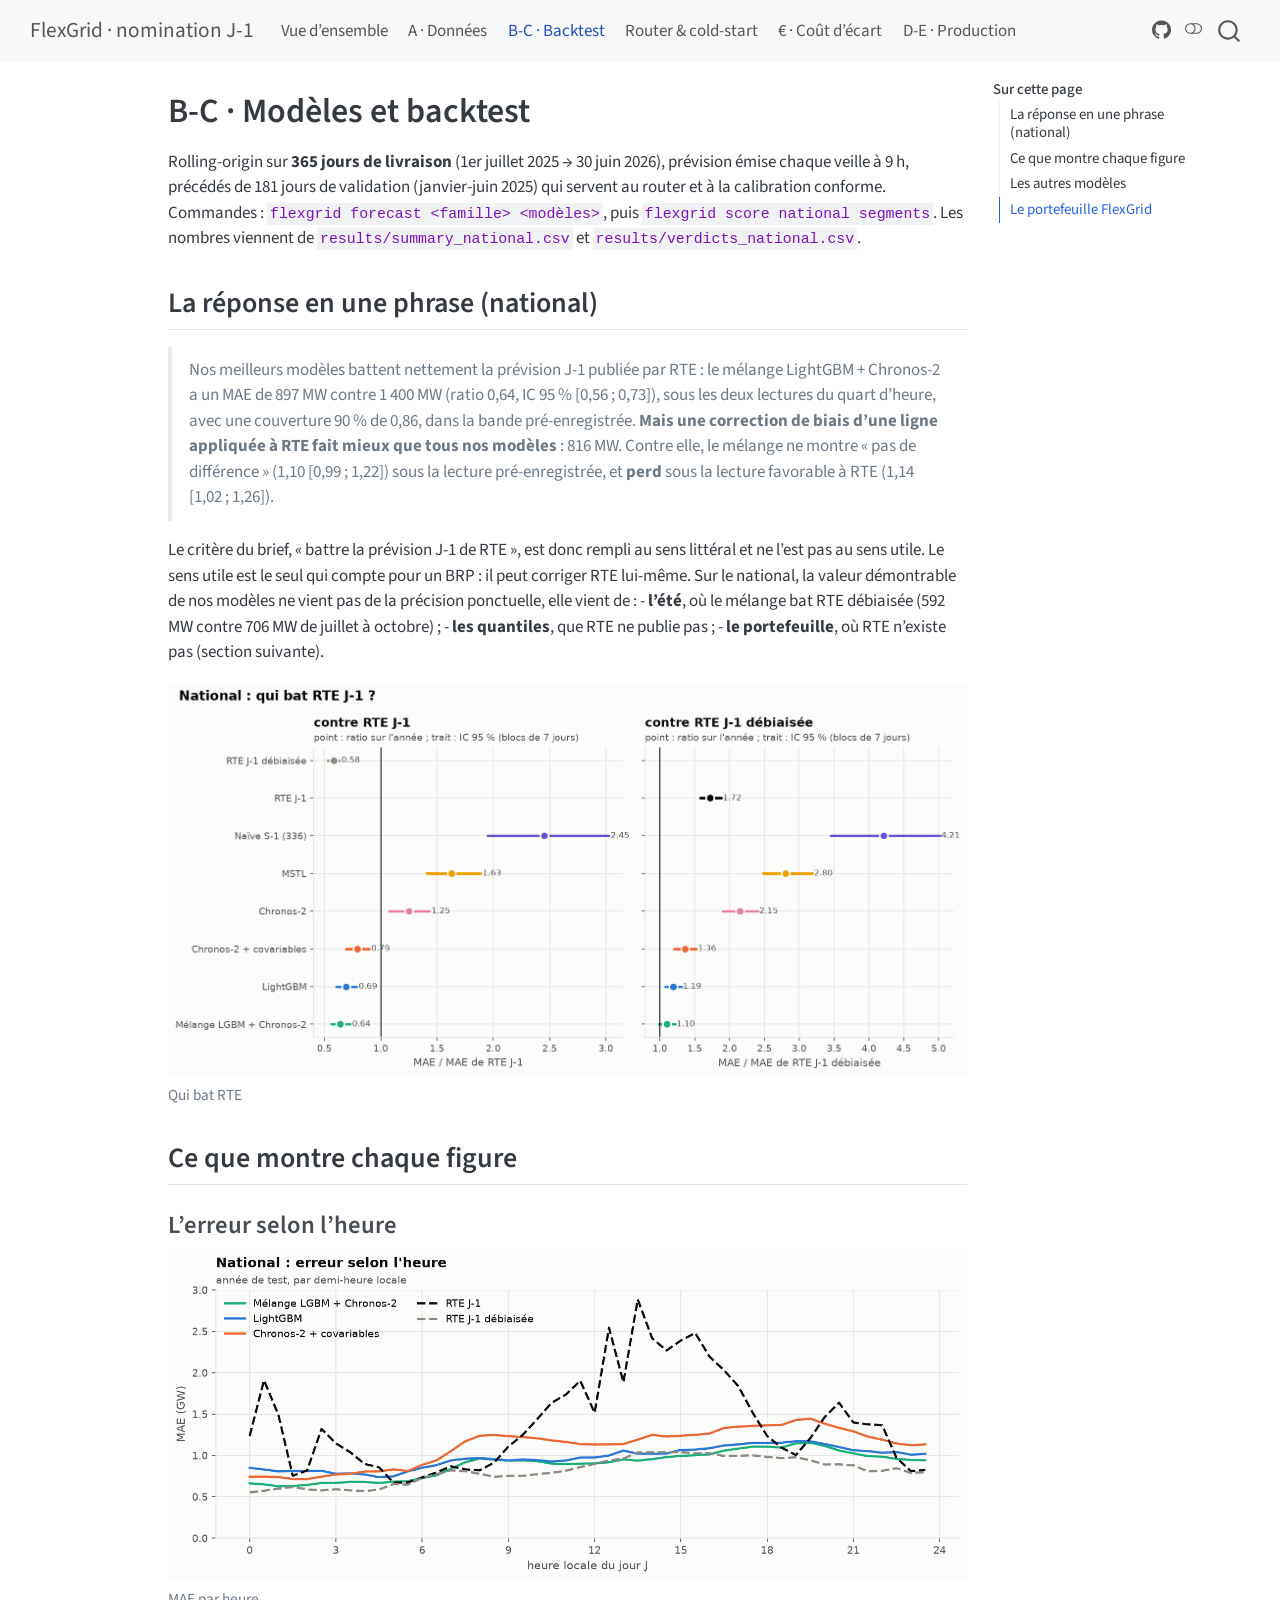
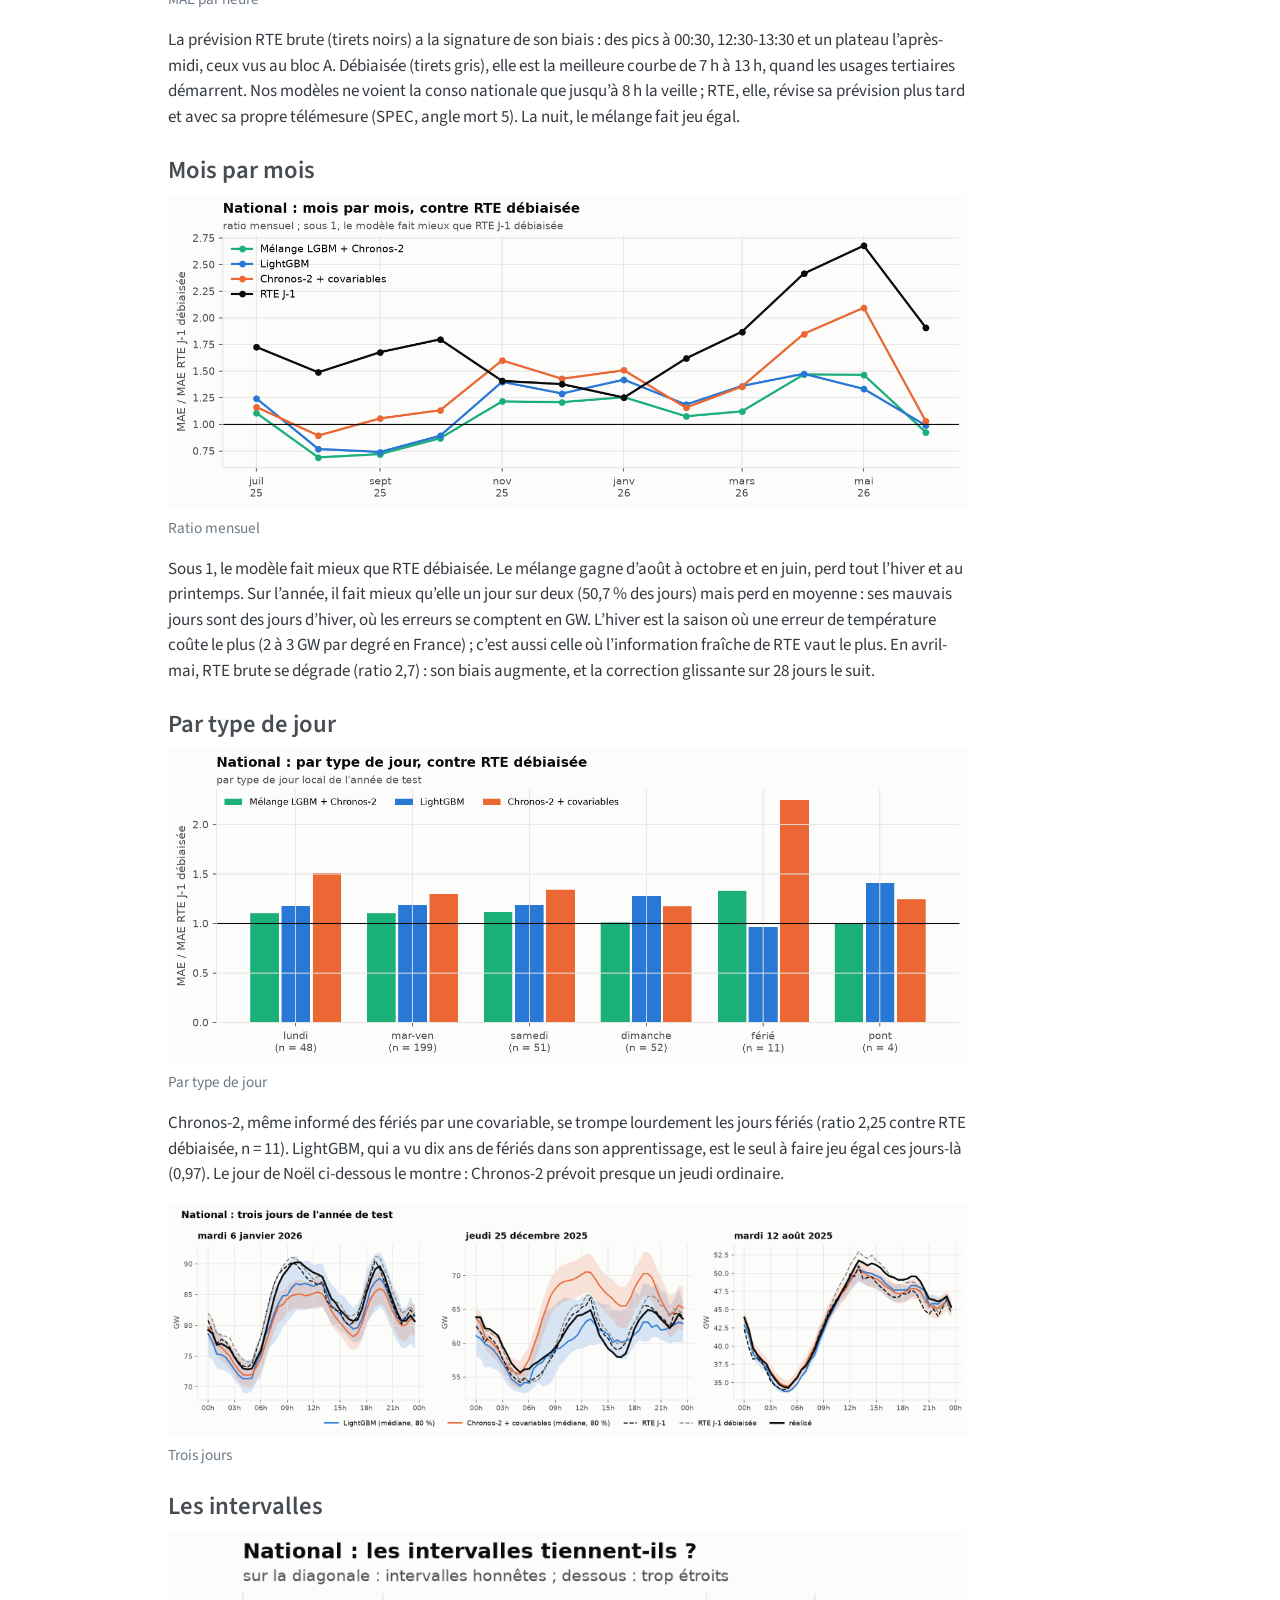
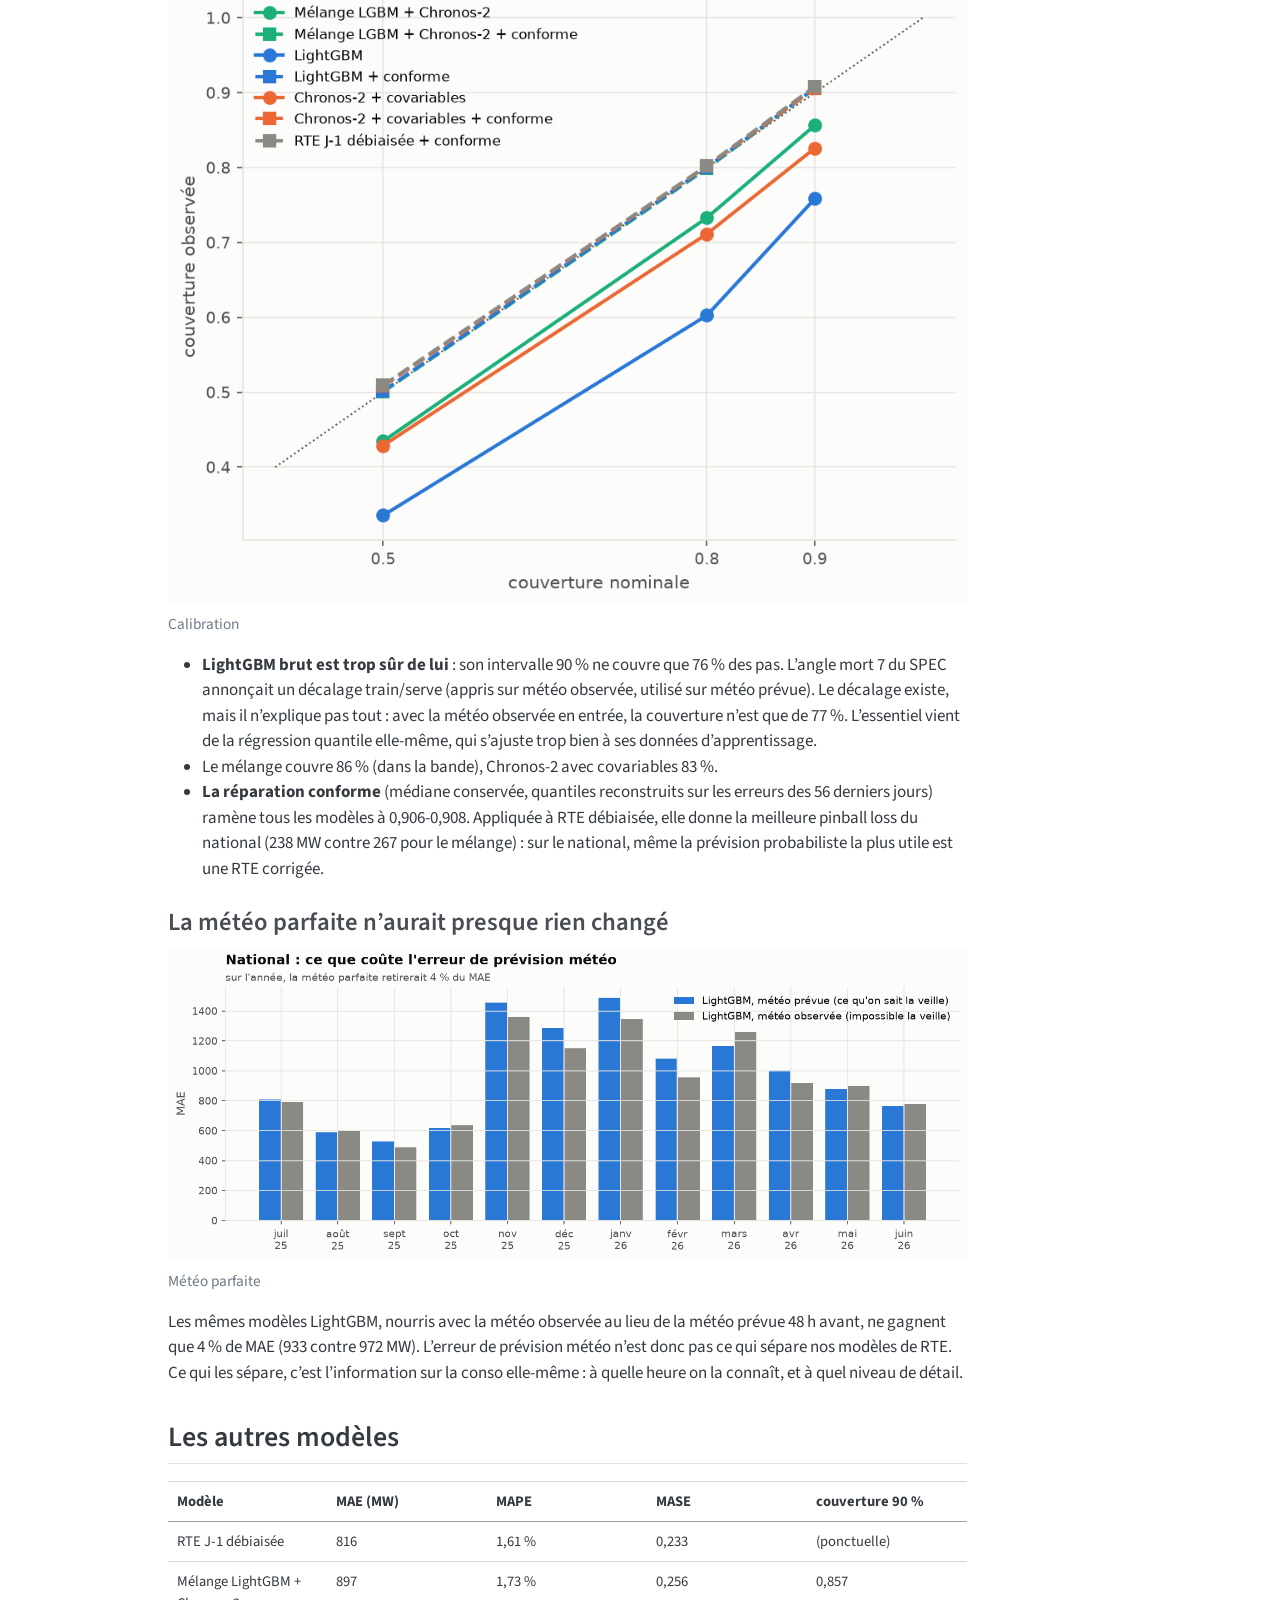
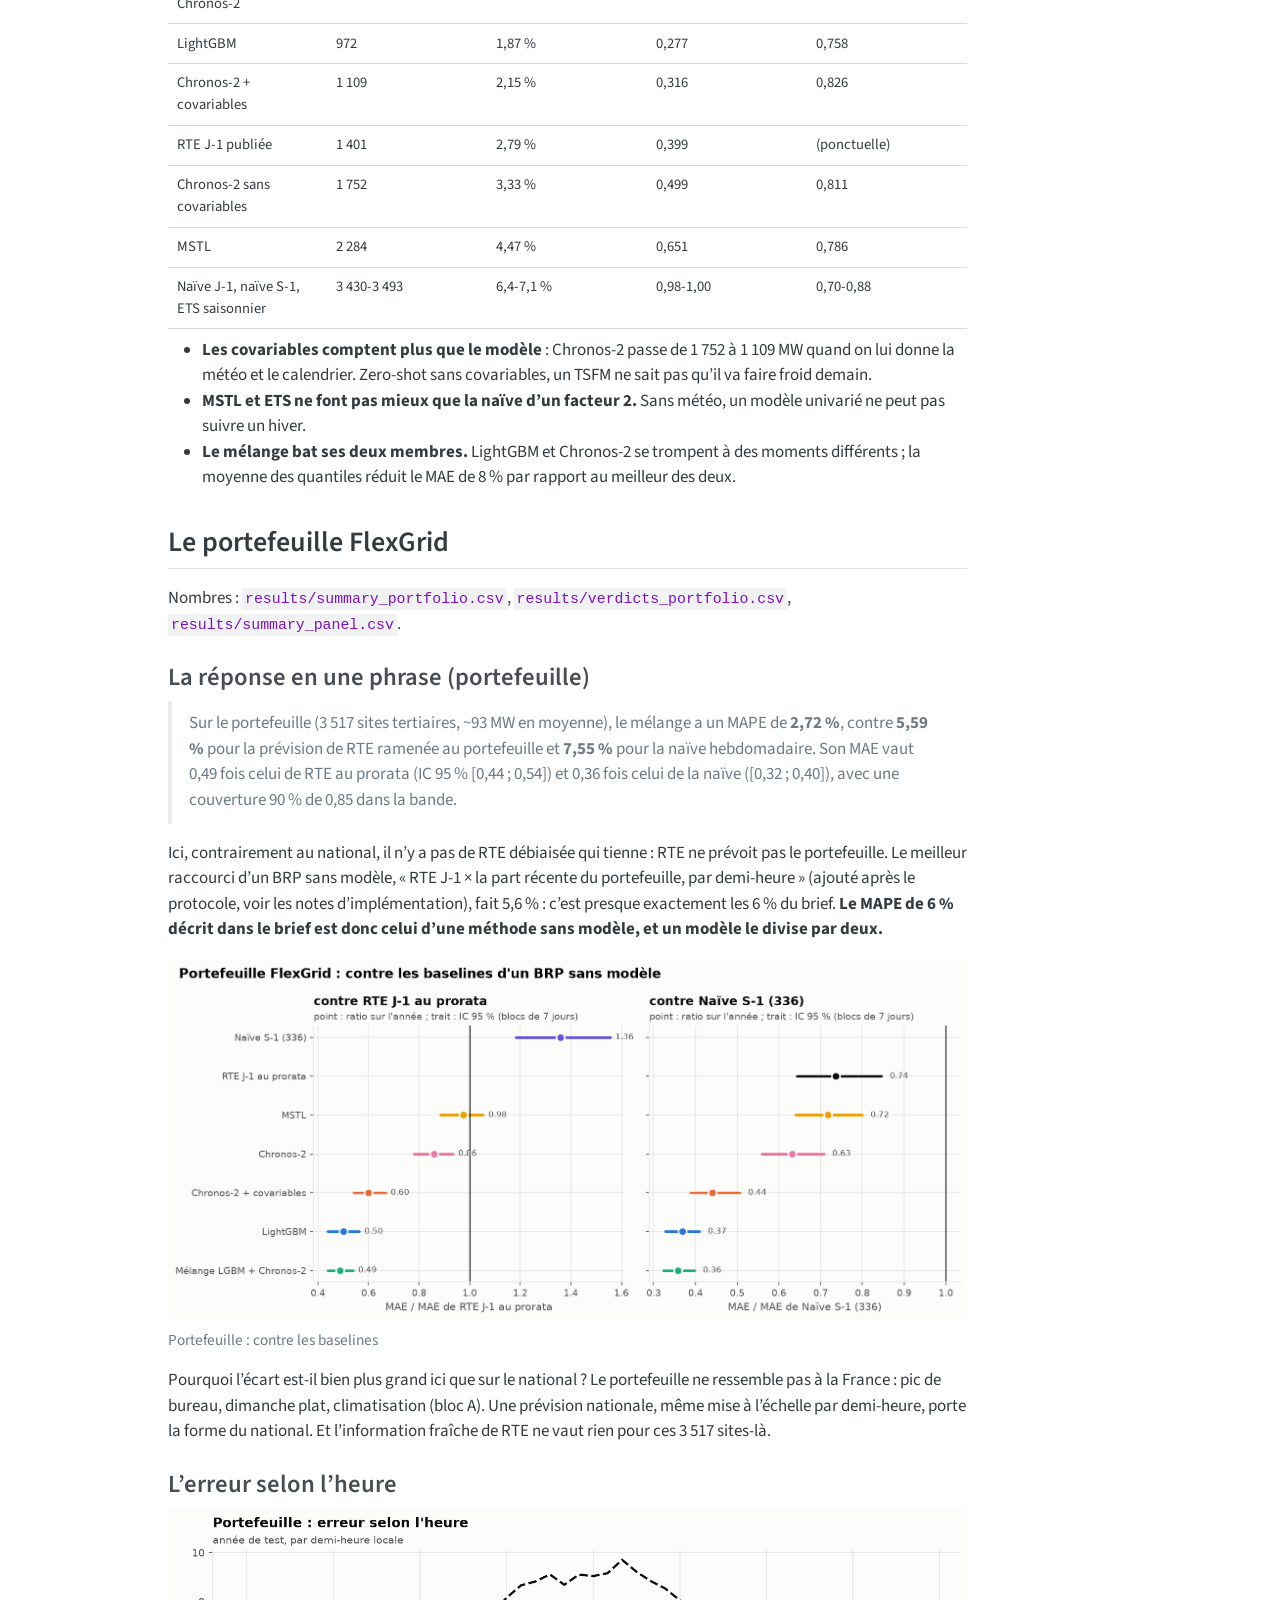
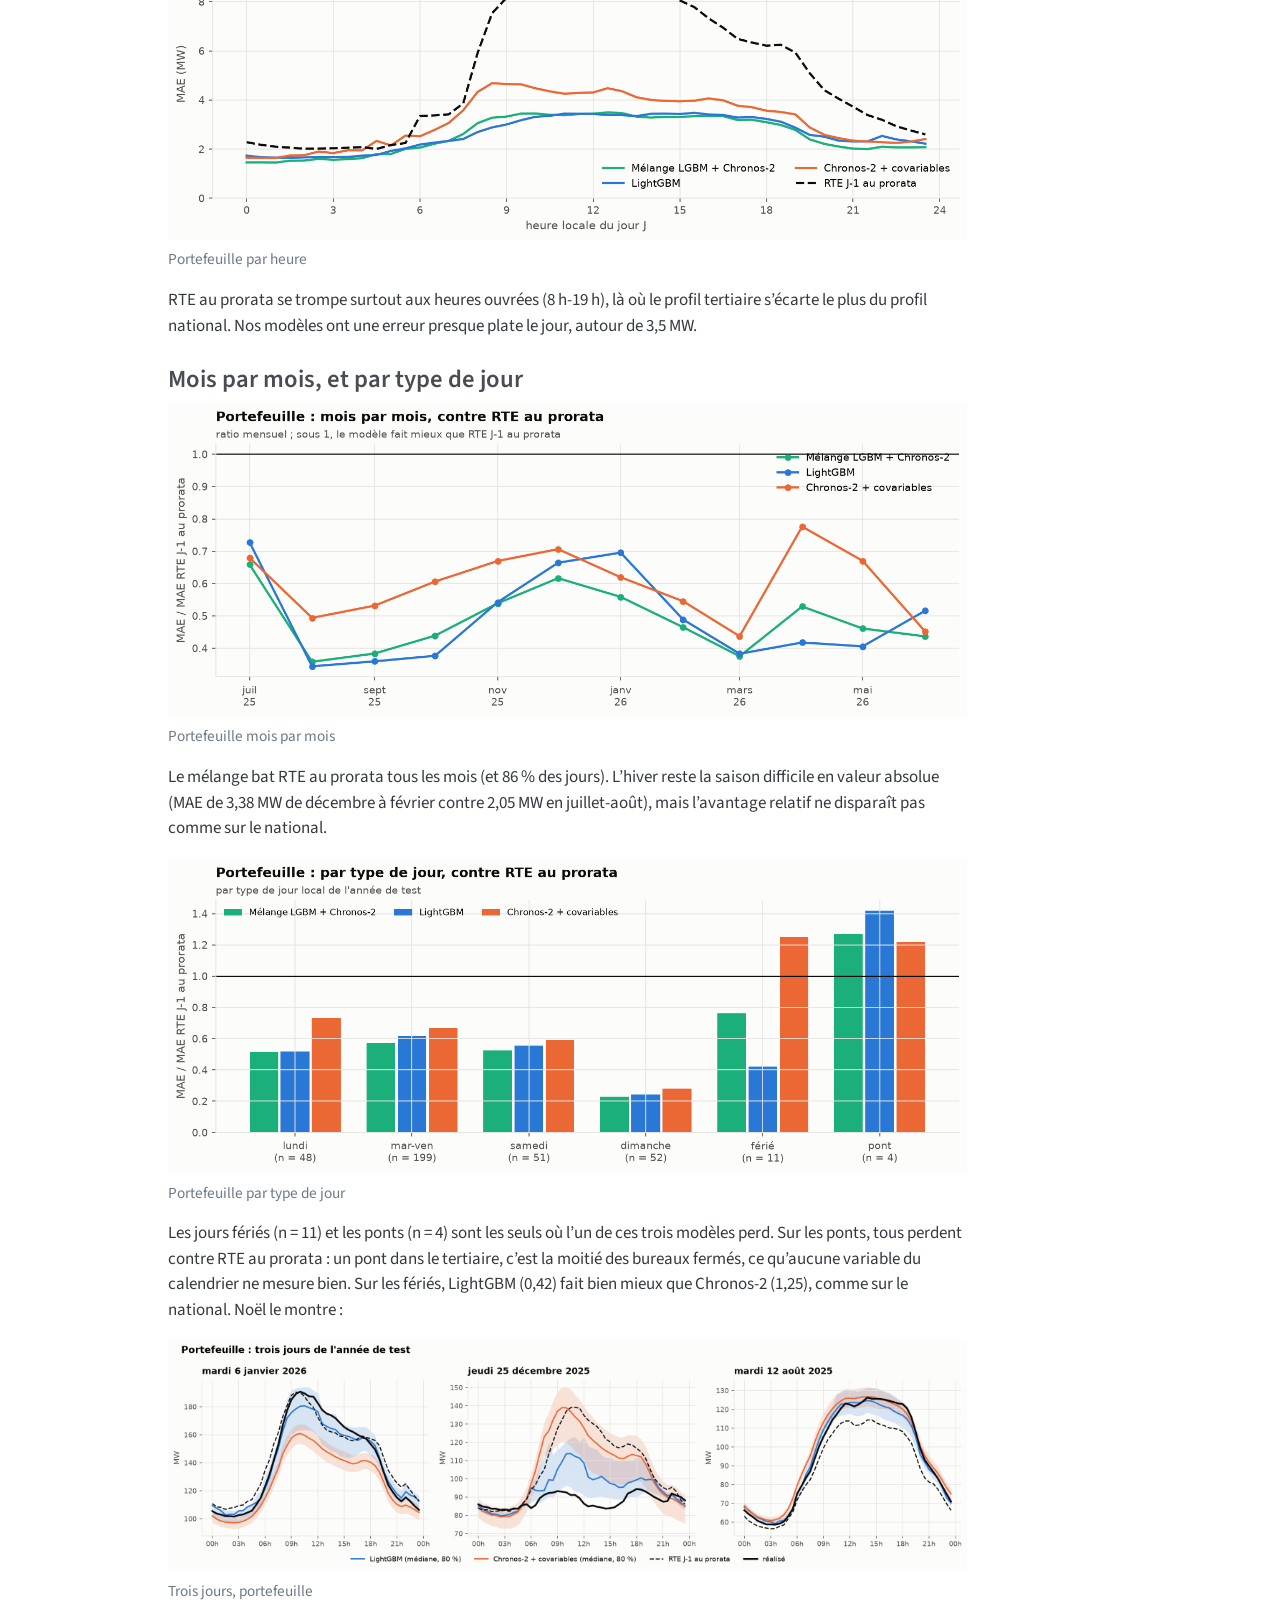
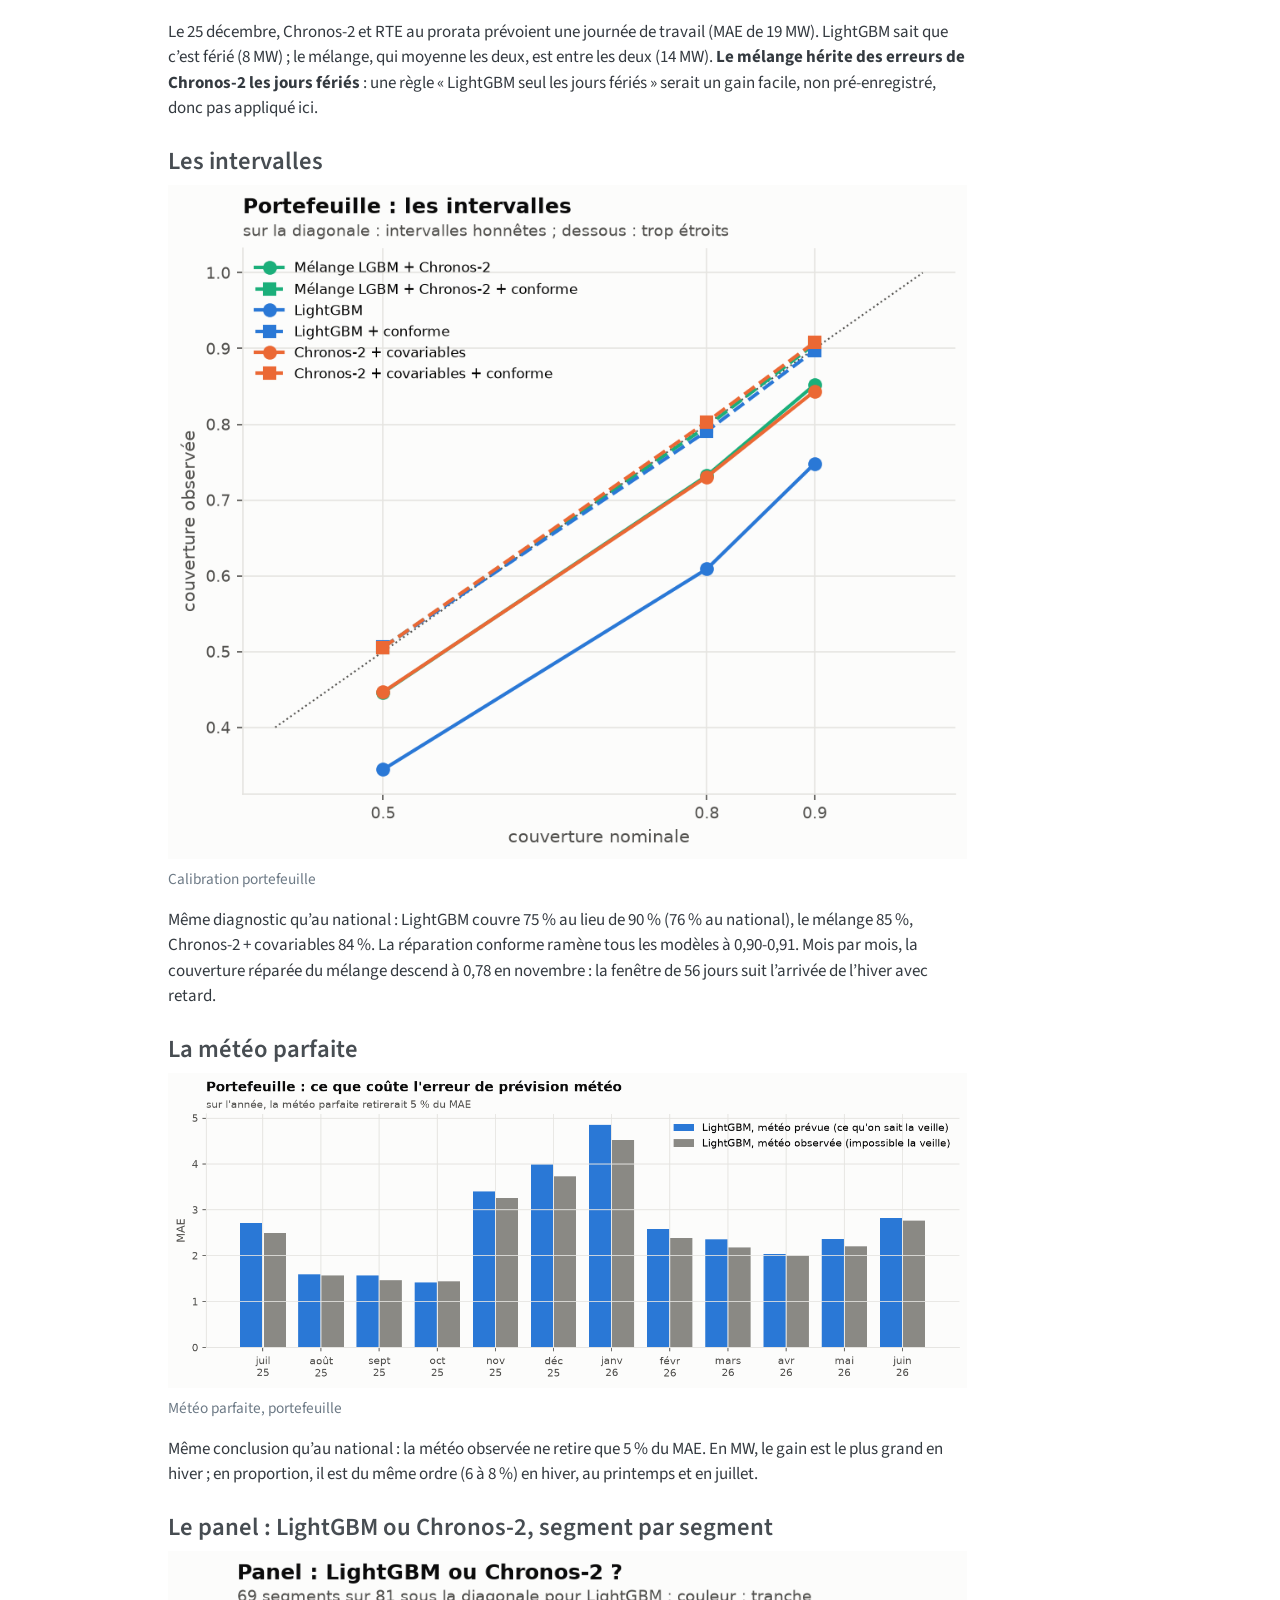
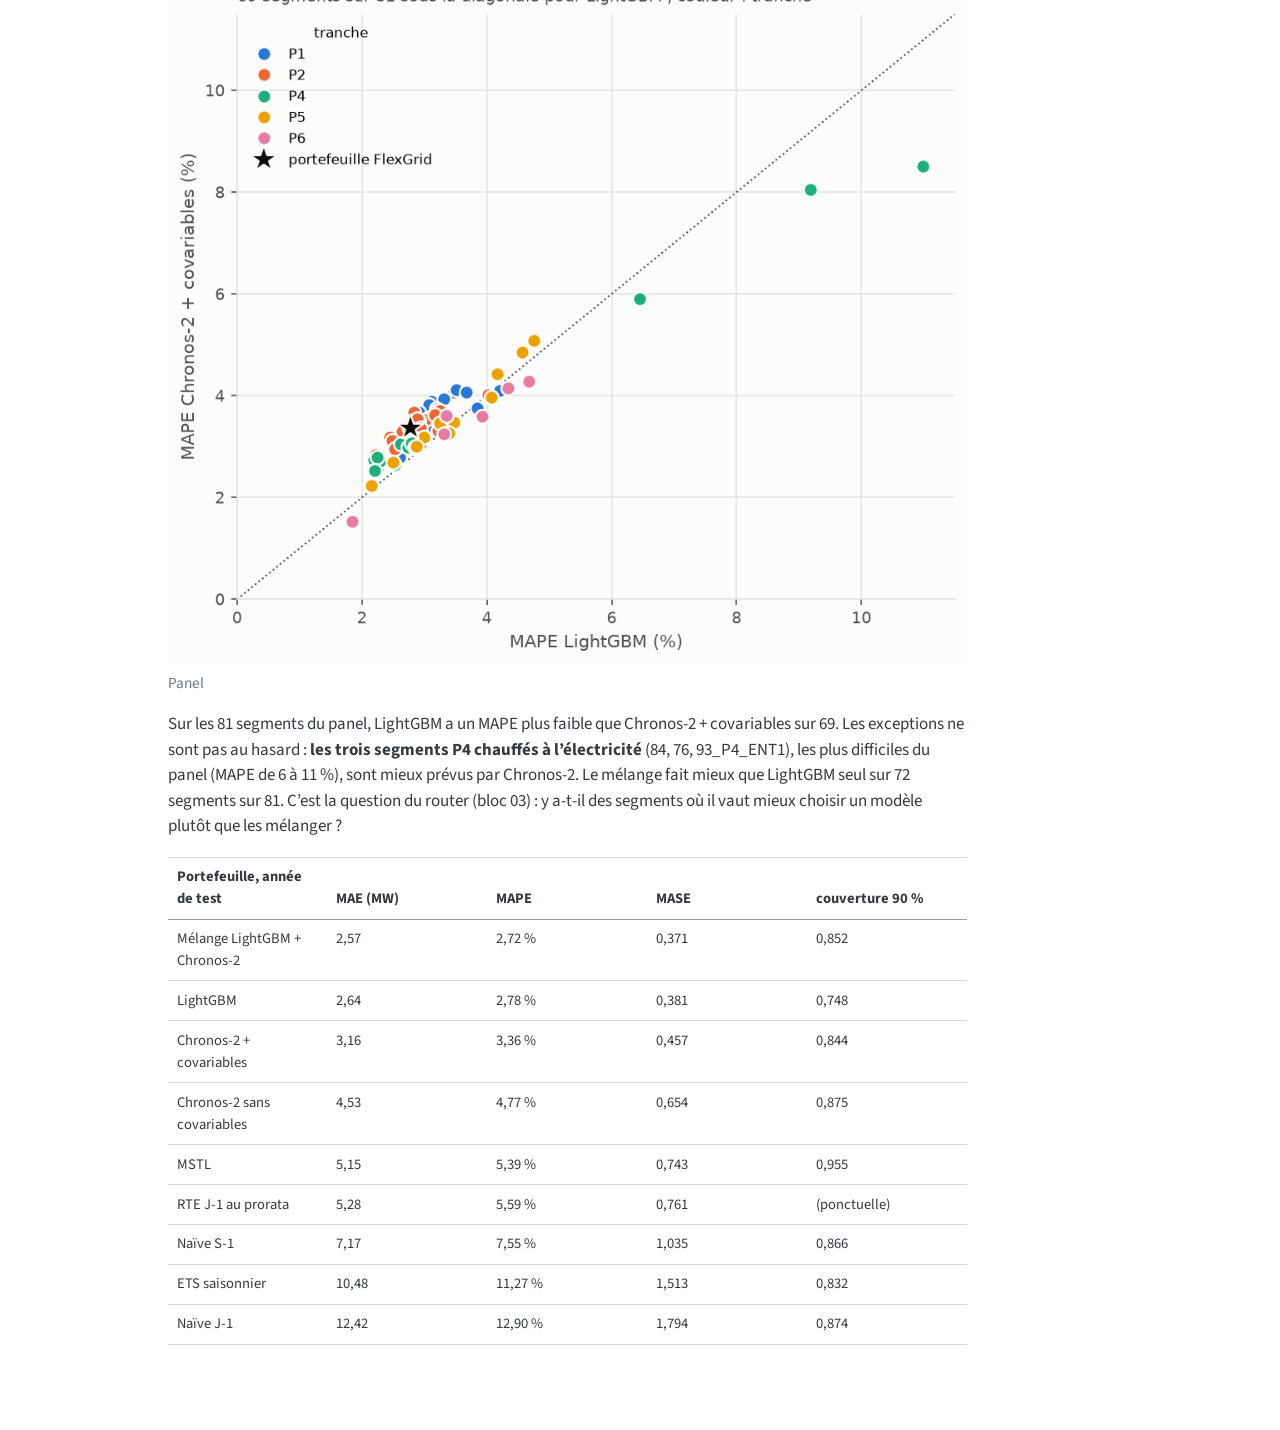
==== docs/02_backtest.html @ df66f687 "Rapport publié dans docs/ pour GitHub Pages" ====
<!DOCTYPE html>
<html xmlns="http://www.w3.org/1999/xhtml" lang="fr" xml:lang="fr"><head>

<meta charset="utf-8">
<meta name="generator" content="quarto-1.10.20">

<meta name="viewport" content="width=device-width, initial-scale=1.0, user-scalable=yes">


<title>B-C · Modèles et backtest – FlexGrid · nomination J-1</title>
<style>
/* Default styles provided by pandoc.
** See https://pandoc.org/MANUAL.html#variables-for-html for config info.
*/
span.smallcaps{font-variant: small-caps;}
div.columns{display: flex; gap: 1.5em;}
div.column{flex: auto;}
@media screen {
div.columns{gap: min(4vw, 1.5em);}
div.column{overflow-x: auto;}
}
div.hanging-indent{margin-left: 1.5em; text-indent: -1.5em;}
ul.task-list{list-style: none;}
ul.task-list li input[type="checkbox"] {
  width: 0.8em;
  margin: 0 0.8em 0.2em -1em; /* quarto-specific, see https://github.com/quarto-dev/quarto-cli/issues/4556 */ 
  vertical-align: middle;
}
</style>


<script src="site_libs/quarto-nav/quarto-nav.js"></script>
<script src="site_libs/quarto-nav/headroom.min.js"></script>
<script src="site_libs/clipboard/clipboard.min.js"></script>
<script src="site_libs/quarto-search/autocomplete.umd.js"></script>
<script src="site_libs/quarto-search/fuse.min.js"></script>
<script src="site_libs/quarto-search/quarto-search.js"></script>
<meta name="quarto:offset" content="./">
<script src="site_libs/quarto-html/quarto.js" type="module"></script>
<script src="site_libs/quarto-html/tabsets/tabsets.js" type="module"></script>
<script src="site_libs/quarto-html/popper.min.js"></script>
<script src="site_libs/quarto-html/tippy.umd.min.js"></script>
<script src="site_libs/quarto-html/anchor.min.js"></script>
<link href="site_libs/quarto-html/tippy.css" rel="stylesheet">
<link href="site_libs/quarto-html/quarto-syntax-highlighting-17888a1159294d3eb470f19f6f52f5a5.css" rel="stylesheet" class="quarto-color-scheme" id="quarto-text-highlighting-styles">
<link href="site_libs/quarto-html/quarto-syntax-highlighting-dark-0ae969d3293726db143f6e9eb89af930.css" rel="stylesheet" class="quarto-color-scheme quarto-color-alternate" id="quarto-text-highlighting-styles">
<link href="site_libs/quarto-html/quarto-syntax-highlighting-17888a1159294d3eb470f19f6f52f5a5.css" rel="stylesheet" class="quarto-color-scheme-extra" id="quarto-text-highlighting-styles">
<script src="site_libs/bootstrap/bootstrap.min.js"></script>
<link href="site_libs/bootstrap/bootstrap-icons.css" rel="stylesheet">
<link href="site_libs/bootstrap/bootstrap-a281386074b47efc8bec99f94613e88c.min.css" rel="stylesheet" append-hash="true" class="quarto-color-scheme" id="quarto-bootstrap" data-mode="light">
<link href="site_libs/bootstrap/bootstrap-dark-e4dc5147feb9df705dffda8cb410f976.min.css" rel="stylesheet" append-hash="true" class="quarto-color-scheme quarto-color-alternate" id="quarto-bootstrap" data-mode="dark">
<link href="site_libs/bootstrap/bootstrap-a281386074b47efc8bec99f94613e88c.min.css" rel="stylesheet" append-hash="true" class="quarto-color-scheme-extra" id="quarto-bootstrap" data-mode="light">
<script id="quarto-search-options" type="application/json">{
  "location": "navbar",
  "copy-button": false,
  "collapse-after": 3,
  "panel-placement": "end",
  "type": "overlay",
  "limit": 50,
  "keyboard-shortcut": [
    "f",
    "/",
    "s"
  ],
  "show-item-context": false,
  "language": {
    "search-no-results-text": "Pas de résultats",
    "search-matching-documents-text": "documents trouvés",
    "search-copy-link-title": "Copier le lien vers la recherche",
    "search-hide-matches-text": "Cacher les correspondances additionnelles",
    "search-more-match-text": "correspondance de plus dans ce document",
    "search-more-matches-text": "correspondances de plus dans ce document",
    "search-clear-button-title": "Effacer",
    "search-text-placeholder": "",
    "search-detached-cancel-button-title": "Annuler",
    "search-submit-button-title": "Envoyer",
    "search-label": "Recherche"
  }
}</script>


<link rel="stylesheet" href="styles.css">
</head>

<body class="nav-fixed quarto-light"><script id="quarto-html-before-body" type="application/javascript">
    const toggleBodyColorMode = (bsSheetEl) => {
      const mode = bsSheetEl.getAttribute("data-mode");
      const bodyEl = window.document.querySelector("body");
      if (mode === "dark") {
        bodyEl.classList.add("quarto-dark");
        bodyEl.classList.remove("quarto-light");
      } else {
        bodyEl.classList.add("quarto-light");
        bodyEl.classList.remove("quarto-dark");
      }
    }
    const toggleBodyColorPrimary = () => {
      const bsSheetEl = window.document.querySelector("link#quarto-bootstrap:not([rel=disabled-stylesheet])");
      if (bsSheetEl) {
        toggleBodyColorMode(bsSheetEl);
      }
    }
    const setColorSchemeToggle = (alternate) => {
      const toggles = window.document.querySelectorAll('.quarto-color-scheme-toggle');
      for (let i=0; i < toggles.length; i++) {
        const toggle = toggles[i];
        if (toggle) {
          if (alternate) {
            toggle.classList.add("alternate");
          } else {
            toggle.classList.remove("alternate");
          }
        }
      }
    };
    const toggleColorMode = (alternate) => {
      // Switch the stylesheets
      const primaryStylesheets = window.document.querySelectorAll('link.quarto-color-scheme:not(.quarto-color-alternate)');
      const alternateStylesheets = window.document.querySelectorAll('link.quarto-color-scheme.quarto-color-alternate');
      manageTransitions('#quarto-margin-sidebar .nav-link', false);
      if (alternate) {
        // note: dark is layered on light, we don't disable primary!
        enableStylesheet(alternateStylesheets);
        for (const sheetNode of alternateStylesheets) {
          if (sheetNode.id === "quarto-bootstrap") {
            toggleBodyColorMode(sheetNode);
          }
        }
      } else {
        disableStylesheet(alternateStylesheets);
        enableStylesheet(primaryStylesheets)
        toggleBodyColorPrimary();
      }
      manageTransitions('#quarto-margin-sidebar .nav-link', true);
      // Switch the toggles
      setColorSchemeToggle(alternate)
      // Hack to workaround the fact that safari doesn't
      // properly recolor the scrollbar when toggling (#1455)
      if (navigator.userAgent.indexOf('Safari') > 0 && navigator.userAgent.indexOf('Chrome') == -1) {
        manageTransitions("body", false);
        window.scrollTo(0, 1);
        setTimeout(() => {
          window.scrollTo(0, 0);
          manageTransitions("body", true);
        }, 40);
      }
    }
    const disableStylesheet = (stylesheets) => {
      for (let i=0; i < stylesheets.length; i++) {
        const stylesheet = stylesheets[i];
        stylesheet.rel = 'disabled-stylesheet';
      }
    }
    const enableStylesheet = (stylesheets) => {
      for (let i=0; i < stylesheets.length; i++) {
        const stylesheet = stylesheets[i];
        if(stylesheet.rel !== 'stylesheet') { // for Chrome, which will still FOUC without this check
          stylesheet.rel = 'stylesheet';
        }
      }
    }
    const manageTransitions = (selector, allowTransitions) => {
      const els = window.document.querySelectorAll(selector);
      for (let i=0; i < els.length; i++) {
        const el = els[i];
        if (allowTransitions) {
          el.classList.remove('notransition');
        } else {
          el.classList.add('notransition');
        }
      }
    }
    const isFileUrl = () => {
      return window.location.protocol === 'file:';
    }
    const hasAlternateSentinel = () => {
      let styleSentinel = getColorSchemeSentinel();
      if (styleSentinel !== null) {
        return styleSentinel === "alternate";
      } else {
        return false;
      }
    }
    const setStyleSentinel = (alternate) => {
      const value = alternate ? "alternate" : "default";
      if (!isFileUrl()) {
        window.localStorage.setItem("quarto-color-scheme", value);
      } else {
        localAlternateSentinel = value;
      }
    }
    const getColorSchemeSentinel = () => {
      if (!isFileUrl()) {
        const storageValue = window.localStorage.getItem("quarto-color-scheme");
        return storageValue != null ? storageValue : localAlternateSentinel;
      } else {
        return localAlternateSentinel;
      }
    }
    const toggleGiscusIfUsed = (isAlternate, darkModeDefault) => {
      const baseTheme = document.querySelector('#giscus-base-theme')?.value ?? 'light';
      const alternateTheme = document.querySelector('#giscus-alt-theme')?.value ?? 'dark';
      let newTheme = '';
      if(authorPrefersDark) {
        newTheme = isAlternate ? baseTheme : alternateTheme;
      } else {
        newTheme = isAlternate ? alternateTheme : baseTheme;
      }
      const changeGiscusTheme = () => {
        // From: https://github.com/giscus/giscus/issues/336
        const sendMessage = (message) => {
          const iframe = document.querySelector('iframe.giscus-frame');
          if (!iframe) return;
          iframe.contentWindow.postMessage({ giscus: message }, 'https://giscus.app');
        }
        sendMessage({
          setConfig: {
            theme: newTheme
          }
        });
      }
      const isGiscussLoaded = window.document.querySelector('iframe.giscus-frame') !== null;
      if (isGiscussLoaded) {
        changeGiscusTheme();
      }
    };
    const authorPrefersDark = false;
    const darkModeDefault = authorPrefersDark;
      document.querySelector('link#quarto-text-highlighting-styles.quarto-color-scheme-extra').rel = 'disabled-stylesheet';
      document.querySelector('link#quarto-bootstrap.quarto-color-scheme-extra').rel = 'disabled-stylesheet';
    let localAlternateSentinel = darkModeDefault ? 'alternate' : 'default';
    // Dark / light mode switch
    window.quartoToggleColorScheme = () => {
      // Read the current dark / light value
      let toAlternate = !hasAlternateSentinel();
      toggleColorMode(toAlternate);
      setStyleSentinel(toAlternate);
      toggleGiscusIfUsed(toAlternate, darkModeDefault);
      window.dispatchEvent(new Event('resize'));
    };
    // Switch to dark mode if need be
    if (hasAlternateSentinel()) {
      toggleColorMode(true);
    } else {
      toggleColorMode(false);
    }
  </script>

<div id="quarto-search-results"></div>
  <header id="quarto-header" class="headroom fixed-top">
    <nav class="navbar navbar-expand-lg " data-bs-theme="dark">
      <div class="navbar-container container-fluid">
      <div class="navbar-brand-container mx-auto">
    <a class="navbar-brand" href="./index.html">
    <span class="navbar-title">FlexGrid · nomination J-1</span>
    </a>
  </div>
            <div id="quarto-search" class="" title="Recherche"></div>
          <button class="navbar-toggler" type="button" data-bs-toggle="collapse" data-bs-target="#navbarCollapse" aria-controls="navbarCollapse" role="menu" aria-expanded="false" aria-label="Basculer la navigation" onclick="if (window.quartoToggleHeadroom) { window.quartoToggleHeadroom(); }">
  <span class="navbar-toggler-icon"></span>
</button>
          <div class="collapse navbar-collapse" id="navbarCollapse">
            <ul class="navbar-nav navbar-nav-scroll me-auto">
  <li class="nav-item">
    <a class="nav-link" href="./index.html"> 
<span class="menu-text">Vue d’ensemble</span></a>
  </li>  
  <li class="nav-item">
    <a class="nav-link" href="./01_donnees.html"> 
<span class="menu-text">A · Données</span></a>
  </li>  
  <li class="nav-item">
    <a class="nav-link active" href="./02_backtest.html" aria-current="page"> 
<span class="menu-text">B-C · Backtest</span></a>
  </li>  
  <li class="nav-item">
    <a class="nav-link" href="./03_router.html"> 
<span class="menu-text">Router &amp; cold-start</span></a>
  </li>  
  <li class="nav-item">
    <a class="nav-link" href="./04_cout.html"> 
<span class="menu-text">€ · Coût d’écart</span></a>
  </li>  
  <li class="nav-item">
    <a class="nav-link" href="./05_production.html"> 
<span class="menu-text">D-E · Production</span></a>
  </li>  
</ul>
            <ul class="navbar-nav navbar-nav-scroll ms-auto">
  <li class="nav-item compact">
    <a class="nav-link" href="https://github.com/gwils28/flexgrid_dayahead"> <i class="bi bi-github" role="img">
</i> 
<span class="menu-text"></span></a>
  </li>  
</ul>
          </div> <!-- /navcollapse -->
            <div class="quarto-navbar-tools">
  <a href="" class="quarto-color-scheme-toggle quarto-navigation-tool  px-1" onclick="window.quartoToggleColorScheme(); return false;" title="Basculer le mode sombre"><i class="bi"></i></a>
</div>
      </div> <!-- /container-fluid -->
    </nav>
</header>
<!-- content -->
<div id="quarto-content" class="quarto-container page-columns page-rows-contents page-layout-article page-navbar">
<!-- sidebar -->
<!-- margin-sidebar -->
    <div id="quarto-margin-sidebar" class="sidebar margin-sidebar">
        <nav id="TOC" role="doc-toc" class="toc-active">
    <h2 id="toc-title">Sur cette page</h2>
   
  <ul class="collapse">
  <li><a href="#la-réponse-en-une-phrase-national" id="toc-la-réponse-en-une-phrase-national" class="nav-link active" data-scroll-target="#la-réponse-en-une-phrase-national">La réponse en une phrase (national)</a></li>
  <li><a href="#ce-que-montre-chaque-figure" id="toc-ce-que-montre-chaque-figure" class="nav-link" data-scroll-target="#ce-que-montre-chaque-figure">Ce que montre chaque figure</a></li>
  <li><a href="#les-autres-modèles" id="toc-les-autres-modèles" class="nav-link" data-scroll-target="#les-autres-modèles">Les autres modèles</a></li>
  <li><a href="#le-portefeuille-flexgrid" id="toc-le-portefeuille-flexgrid" class="nav-link" data-scroll-target="#le-portefeuille-flexgrid">Le portefeuille FlexGrid</a></li>
  </ul>
</nav>
    </div>
<!-- main -->
<main class="content" id="quarto-document-content">


<header id="title-block-header" class="quarto-title-block default">
<div class="quarto-title">
<h1 class="title">B-C · Modèles et backtest</h1>
</div>



<div class="quarto-title-meta">

    
  
    
  </div>
  


</header>


<p>Rolling-origin sur <strong>365 jours de livraison</strong> (1er juillet 2025 → 30 juin 2026), prévision émise chaque veille à 9 h, précédés de 181 jours de validation (janvier-juin 2025) qui servent au router et à la calibration conforme. Commandes : <code>flexgrid forecast &lt;famille&gt; &lt;modèles&gt;</code>, puis <code>flexgrid score national segments</code>. Les nombres viennent de <code>results/summary_national.csv</code> et <code>results/verdicts_national.csv</code>.</p>
<section id="la-réponse-en-une-phrase-national" class="level2">
<h2 class="anchored" data-anchor-id="la-réponse-en-une-phrase-national">La réponse en une phrase (national)</h2>
<blockquote class="blockquote">
<p>Nos meilleurs modèles battent nettement la prévision J-1 publiée par RTE : le mélange LightGBM + Chronos-2 a un MAE de 897 MW contre 1 400 MW (ratio 0,64, IC 95 % [0,56 ; 0,73]), sous les deux lectures du quart d’heure, avec une couverture 90 % de 0,86, dans la bande pré-enregistrée. <strong>Mais une correction de biais d’une ligne appliquée à RTE fait mieux que tous nos modèles</strong> : 816 MW. Contre elle, le mélange ne montre « pas de différence » (1,10 [0,99 ; 1,22]) sous la lecture pré-enregistrée, et <strong>perd</strong> sous la lecture favorable à RTE (1,14 [1,02 ; 1,26]).</p>
</blockquote>
<p>Le critère du brief, « battre la prévision J-1 de RTE », est donc rempli au sens littéral et ne l’est pas au sens utile. Le sens utile est le seul qui compte pour un BRP : il peut corriger RTE lui-même. Sur le national, la valeur démontrable de nos modèles ne vient pas de la précision ponctuelle, elle vient de : - <strong>l’été</strong>, où le mélange bat RTE débiaisée (592 MW contre 706 MW de juillet à octobre) ; - <strong>les quantiles</strong>, que RTE ne publie pas ; - <strong>le portefeuille</strong>, où RTE n’existe pas (section suivante).</p>
<div class="quarto-figure quarto-figure-center">
<figure class="figure">
<p><img src="figures/national_forest.png" class="img-fluid figure-img"></p>
<figcaption>Qui bat RTE</figcaption>
</figure>
</div>
</section>
<section id="ce-que-montre-chaque-figure" class="level2">
<h2 class="anchored" data-anchor-id="ce-que-montre-chaque-figure">Ce que montre chaque figure</h2>
<section id="lerreur-selon-lheure" class="level3">
<h3 class="anchored" data-anchor-id="lerreur-selon-lheure">L’erreur selon l’heure</h3>
<div class="quarto-figure quarto-figure-center">
<figure class="figure">
<p><img src="figures/national_by_hour.png" class="img-fluid figure-img"></p>
<figcaption>MAE par heure</figcaption>
</figure>
</div>
<p>La prévision RTE brute (tirets noirs) a la signature de son biais : des pics à 00:30, 12:30-13:30 et un plateau l’après-midi, ceux vus au bloc A. Débiaisée (tirets gris), elle est la meilleure courbe de 7 h à 13 h, quand les usages tertiaires démarrent. Nos modèles ne voient la conso nationale que jusqu’à 8 h la veille ; RTE, elle, révise sa prévision plus tard et avec sa propre télémesure (SPEC, angle mort 5). La nuit, le mélange fait jeu égal.</p>
</section>
<section id="mois-par-mois" class="level3">
<h3 class="anchored" data-anchor-id="mois-par-mois">Mois par mois</h3>
<div class="quarto-figure quarto-figure-center">
<figure class="figure">
<p><img src="figures/national_monthly.png" class="img-fluid figure-img"></p>
<figcaption>Ratio mensuel</figcaption>
</figure>
</div>
<p>Sous 1, le modèle fait mieux que RTE débiaisée. Le mélange gagne d’août à octobre et en juin, perd tout l’hiver et au printemps. Sur l’année, il fait mieux qu’elle un jour sur deux (50,7 % des jours) mais perd en moyenne : ses mauvais jours sont des jours d’hiver, où les erreurs se comptent en GW. L’hiver est la saison où une erreur de température coûte le plus (2 à 3 GW par degré en France) ; c’est aussi celle où l’information fraîche de RTE vaut le plus. En avril-mai, RTE brute se dégrade (ratio 2,7) : son biais augmente, et la correction glissante sur 28 jours le suit.</p>
</section>
<section id="par-type-de-jour" class="level3">
<h3 class="anchored" data-anchor-id="par-type-de-jour">Par type de jour</h3>
<div class="quarto-figure quarto-figure-center">
<figure class="figure">
<p><img src="figures/national_day_types.png" class="img-fluid figure-img"></p>
<figcaption>Par type de jour</figcaption>
</figure>
</div>
<p>Chronos-2, même informé des fériés par une covariable, se trompe lourdement les jours fériés (ratio 2,25 contre RTE débiaisée, n = 11). LightGBM, qui a vu dix ans de fériés dans son apprentissage, est le seul à faire jeu égal ces jours-là (0,97). Le jour de Noël ci-dessous le montre : Chronos-2 prévoit presque un jeudi ordinaire.</p>
<div class="quarto-figure quarto-figure-center">
<figure class="figure">
<p><img src="figures/national_fans.png" class="img-fluid figure-img"></p>
<figcaption>Trois jours</figcaption>
</figure>
</div>
</section>
<section id="les-intervalles" class="level3">
<h3 class="anchored" data-anchor-id="les-intervalles">Les intervalles</h3>
<div class="quarto-figure quarto-figure-center">
<figure class="figure">
<p><img src="figures/national_calibration.png" class="img-fluid figure-img"></p>
<figcaption>Calibration</figcaption>
</figure>
</div>
<ul>
<li><strong>LightGBM brut est trop sûr de lui</strong> : son intervalle 90 % ne couvre que 76 % des pas. L’angle mort 7 du SPEC annonçait un décalage train/serve (appris sur météo observée, utilisé sur météo prévue). Le décalage existe, mais il n’explique pas tout : avec la météo observée en entrée, la couverture n’est que de 77 %. L’essentiel vient de la régression quantile elle-même, qui s’ajuste trop bien à ses données d’apprentissage.</li>
<li>Le mélange couvre 86 % (dans la bande), Chronos-2 avec covariables 83 %.</li>
<li><strong>La réparation conforme</strong> (médiane conservée, quantiles reconstruits sur les erreurs des 56 derniers jours) ramène tous les modèles à 0,906-0,908. Appliquée à RTE débiaisée, elle donne la meilleure pinball loss du national (238 MW contre 267 pour le mélange) : sur le national, même la prévision probabiliste la plus utile est une RTE corrigée.</li>
</ul>
</section>
<section id="la-météo-parfaite-naurait-presque-rien-changé" class="level3">
<h3 class="anchored" data-anchor-id="la-météo-parfaite-naurait-presque-rien-changé">La météo parfaite n’aurait presque rien changé</h3>
<div class="quarto-figure quarto-figure-center">
<figure class="figure">
<p><img src="figures/national_oracle_weather.png" class="img-fluid figure-img"></p>
<figcaption>Météo parfaite</figcaption>
</figure>
</div>
<p>Les mêmes modèles LightGBM, nourris avec la météo observée au lieu de la météo prévue 48 h avant, ne gagnent que 4 % de MAE (933 contre 972 MW). L’erreur de prévision météo n’est donc pas ce qui sépare nos modèles de RTE. Ce qui les sépare, c’est l’information sur la conso elle-même : à quelle heure on la connaît, et à quel niveau de détail.</p>
</section>
</section>
<section id="les-autres-modèles" class="level2">
<h2 class="anchored" data-anchor-id="les-autres-modèles">Les autres modèles</h2>
<table class="caption-top table">
<colgroup>
<col style="width: 20%">
<col style="width: 20%">
<col style="width: 20%">
<col style="width: 20%">
<col style="width: 20%">
</colgroup>
<thead>
<tr class="header">
<th>Modèle</th>
<th>MAE (MW)</th>
<th>MAPE</th>
<th>MASE</th>
<th>couverture 90 %</th>
</tr>
</thead>
<tbody>
<tr class="odd">
<td>RTE J-1 débiaisée</td>
<td>816</td>
<td>1,61 %</td>
<td>0,233</td>
<td>(ponctuelle)</td>
</tr>
<tr class="even">
<td>Mélange LightGBM + Chronos-2</td>
<td>897</td>
<td>1,73 %</td>
<td>0,256</td>
<td>0,857</td>
</tr>
<tr class="odd">
<td>LightGBM</td>
<td>972</td>
<td>1,87 %</td>
<td>0,277</td>
<td>0,758</td>
</tr>
<tr class="even">
<td>Chronos-2 + covariables</td>
<td>1 109</td>
<td>2,15 %</td>
<td>0,316</td>
<td>0,826</td>
</tr>
<tr class="odd">
<td>RTE J-1 publiée</td>
<td>1 401</td>
<td>2,79 %</td>
<td>0,399</td>
<td>(ponctuelle)</td>
</tr>
<tr class="even">
<td>Chronos-2 sans covariables</td>
<td>1 752</td>
<td>3,33 %</td>
<td>0,499</td>
<td>0,811</td>
</tr>
<tr class="odd">
<td>MSTL</td>
<td>2 284</td>
<td>4,47 %</td>
<td>0,651</td>
<td>0,786</td>
</tr>
<tr class="even">
<td>Naïve J-1, naïve S-1, ETS saisonnier</td>
<td>3 430-3 493</td>
<td>6,4-7,1 %</td>
<td>0,98-1,00</td>
<td>0,70-0,88</td>
</tr>
</tbody>
</table>
<ul>
<li><strong>Les covariables comptent plus que le modèle</strong> : Chronos-2 passe de 1 752 à 1 109 MW quand on lui donne la météo et le calendrier. Zero-shot sans covariables, un TSFM ne sait pas qu’il va faire froid demain.</li>
<li><strong>MSTL et ETS ne font pas mieux que la naïve d’un facteur 2.</strong> Sans météo, un modèle univarié ne peut pas suivre un hiver.</li>
<li><strong>Le mélange bat ses deux membres.</strong> LightGBM et Chronos-2 se trompent à des moments différents ; la moyenne des quantiles réduit le MAE de 8 % par rapport au meilleur des deux.</li>
</ul>
</section>
<section id="le-portefeuille-flexgrid" class="level2">
<h2 class="anchored" data-anchor-id="le-portefeuille-flexgrid">Le portefeuille FlexGrid</h2>
<p>Nombres : <code>results/summary_portfolio.csv</code>, <code>results/verdicts_portfolio.csv</code>, <code>results/summary_panel.csv</code>.</p>
<section id="la-réponse-en-une-phrase-portefeuille" class="level3">
<h3 class="anchored" data-anchor-id="la-réponse-en-une-phrase-portefeuille">La réponse en une phrase (portefeuille)</h3>
<blockquote class="blockquote">
<p>Sur le portefeuille (3 517 sites tertiaires, ~93 MW en moyenne), le mélange a un MAPE de <strong>2,72 %</strong>, contre <strong>5,59 %</strong> pour la prévision de RTE ramenée au portefeuille et <strong>7,55 %</strong> pour la naïve hebdomadaire. Son MAE vaut 0,49 fois celui de RTE au prorata (IC 95 % [0,44 ; 0,54]) et 0,36 fois celui de la naïve ([0,32 ; 0,40]), avec une couverture 90 % de 0,85 dans la bande.</p>
</blockquote>
<p>Ici, contrairement au national, il n’y a pas de RTE débiaisée qui tienne : RTE ne prévoit pas le portefeuille. Le meilleur raccourci d’un BRP sans modèle, « RTE J-1 × la part récente du portefeuille, par demi-heure » (ajouté après le protocole, voir les notes d’implémentation), fait 5,6 % : c’est presque exactement les 6 % du brief. <strong>Le MAPE de 6 % décrit dans le brief est donc celui d’une méthode sans modèle, et un modèle le divise par deux.</strong></p>
<div class="quarto-figure quarto-figure-center">
<figure class="figure">
<p><img src="figures/portfolio_forest.png" class="img-fluid figure-img"></p>
<figcaption>Portefeuille : contre les baselines</figcaption>
</figure>
</div>
<p>Pourquoi l’écart est-il bien plus grand ici que sur le national ? Le portefeuille ne ressemble pas à la France : pic de bureau, dimanche plat, climatisation (bloc A). Une prévision nationale, même mise à l’échelle par demi-heure, porte la forme du national. Et l’information fraîche de RTE ne vaut rien pour ces 3 517 sites-là.</p>
</section>
<section id="lerreur-selon-lheure-1" class="level3">
<h3 class="anchored" data-anchor-id="lerreur-selon-lheure-1">L’erreur selon l’heure</h3>
<div class="quarto-figure quarto-figure-center">
<figure class="figure">
<p><img src="figures/portfolio_by_hour.png" class="img-fluid figure-img"></p>
<figcaption>Portefeuille par heure</figcaption>
</figure>
</div>
<p>RTE au prorata se trompe surtout aux heures ouvrées (8 h-19 h), là où le profil tertiaire s’écarte le plus du profil national. Nos modèles ont une erreur presque plate le jour, autour de 3,5 MW.</p>
</section>
<section id="mois-par-mois-et-par-type-de-jour" class="level3">
<h3 class="anchored" data-anchor-id="mois-par-mois-et-par-type-de-jour">Mois par mois, et par type de jour</h3>
<div class="quarto-figure quarto-figure-center">
<figure class="figure">
<p><img src="figures/portfolio_monthly.png" class="img-fluid figure-img"></p>
<figcaption>Portefeuille mois par mois</figcaption>
</figure>
</div>
<p>Le mélange bat RTE au prorata tous les mois (et 86 % des jours). L’hiver reste la saison difficile en valeur absolue (MAE de 3,38 MW de décembre à février contre 2,05 MW en juillet-août), mais l’avantage relatif ne disparaît pas comme sur le national.</p>
<div class="quarto-figure quarto-figure-center">
<figure class="figure">
<p><img src="figures/portfolio_day_types.png" class="img-fluid figure-img"></p>
<figcaption>Portefeuille par type de jour</figcaption>
</figure>
</div>
<p>Les jours fériés (n = 11) et les ponts (n = 4) sont les seuls où l’un de ces trois modèles perd. Sur les ponts, tous perdent contre RTE au prorata : un pont dans le tertiaire, c’est la moitié des bureaux fermés, ce qu’aucune variable du calendrier ne mesure bien. Sur les fériés, LightGBM (0,42) fait bien mieux que Chronos-2 (1,25), comme sur le national. Noël le montre :</p>
<div class="quarto-figure quarto-figure-center">
<figure class="figure">
<p><img src="figures/portfolio_fans.png" class="img-fluid figure-img"></p>
<figcaption>Trois jours, portefeuille</figcaption>
</figure>
</div>
<p>Le 25 décembre, Chronos-2 et RTE au prorata prévoient une journée de travail (MAE de 19 MW). LightGBM sait que c’est férié (8 MW) ; le mélange, qui moyenne les deux, est entre les deux (14 MW). <strong>Le mélange hérite des erreurs de Chronos-2 les jours fériés</strong> : une règle « LightGBM seul les jours fériés » serait un gain facile, non pré-enregistré, donc pas appliqué ici.</p>
</section>
<section id="les-intervalles-1" class="level3">
<h3 class="anchored" data-anchor-id="les-intervalles-1">Les intervalles</h3>
<div class="quarto-figure quarto-figure-center">
<figure class="figure">
<p><img src="figures/portfolio_calibration.png" class="img-fluid figure-img"></p>
<figcaption>Calibration portefeuille</figcaption>
</figure>
</div>
<p>Même diagnostic qu’au national : LightGBM couvre 75 % au lieu de 90 % (76 % au national), le mélange 85 %, Chronos-2 + covariables 84 %. La réparation conforme ramène tous les modèles à 0,90-0,91. Mois par mois, la couverture réparée du mélange descend à 0,78 en novembre : la fenêtre de 56 jours suit l’arrivée de l’hiver avec retard.</p>
</section>
<section id="la-météo-parfaite" class="level3">
<h3 class="anchored" data-anchor-id="la-météo-parfaite">La météo parfaite</h3>
<div class="quarto-figure quarto-figure-center">
<figure class="figure">
<p><img src="figures/portfolio_oracle_weather.png" class="img-fluid figure-img"></p>
<figcaption>Météo parfaite, portefeuille</figcaption>
</figure>
</div>
<p>Même conclusion qu’au national : la météo observée ne retire que 5 % du MAE. En MW, le gain est le plus grand en hiver ; en proportion, il est du même ordre (6 à 8 %) en hiver, au printemps et en juillet.</p>
</section>
<section id="le-panel-lightgbm-ou-chronos-2-segment-par-segment" class="level3">
<h3 class="anchored" data-anchor-id="le-panel-lightgbm-ou-chronos-2-segment-par-segment">Le panel : LightGBM ou Chronos-2, segment par segment</h3>
<div class="quarto-figure quarto-figure-center">
<figure class="figure">
<p><img src="figures/panel_lgbm_vs_chronos.png" class="img-fluid figure-img"></p>
<figcaption>Panel</figcaption>
</figure>
</div>
<p>Sur les 81 segments du panel, LightGBM a un MAPE plus faible que Chronos-2 + covariables sur 69. Les exceptions ne sont pas au hasard : <strong>les trois segments P4 chauffés à l’électricité</strong> (84, 76, 93_P4_ENT1), les plus difficiles du panel (MAPE de 6 à 11 %), sont mieux prévus par Chronos-2. Le mélange fait mieux que LightGBM seul sur 72 segments sur 81. C’est la question du router (bloc 03) : y a-t-il des segments où il vaut mieux choisir un modèle plutôt que les mélanger ?</p>
<table class="caption-top table">
<colgroup>
<col style="width: 20%">
<col style="width: 20%">
<col style="width: 20%">
<col style="width: 20%">
<col style="width: 20%">
</colgroup>
<thead>
<tr class="header">
<th>Portefeuille, année de test</th>
<th>MAE (MW)</th>
<th>MAPE</th>
<th>MASE</th>
<th>couverture 90 %</th>
</tr>
</thead>
<tbody>
<tr class="odd">
<td>Mélange LightGBM + Chronos-2</td>
<td>2,57</td>
<td>2,72 %</td>
<td>0,371</td>
<td>0,852</td>
</tr>
<tr class="even">
<td>LightGBM</td>
<td>2,64</td>
<td>2,78 %</td>
<td>0,381</td>
<td>0,748</td>
</tr>
<tr class="odd">
<td>Chronos-2 + covariables</td>
<td>3,16</td>
<td>3,36 %</td>
<td>0,457</td>
<td>0,844</td>
</tr>
<tr class="even">
<td>Chronos-2 sans covariables</td>
<td>4,53</td>
<td>4,77 %</td>
<td>0,654</td>
<td>0,875</td>
</tr>
<tr class="odd">
<td>MSTL</td>
<td>5,15</td>
<td>5,39 %</td>
<td>0,743</td>
<td>0,955</td>
</tr>
<tr class="even">
<td>RTE J-1 au prorata</td>
<td>5,28</td>
<td>5,59 %</td>
<td>0,761</td>
<td>(ponctuelle)</td>
</tr>
<tr class="odd">
<td>Naïve S-1</td>
<td>7,17</td>
<td>7,55 %</td>
<td>1,035</td>
<td>0,866</td>
</tr>
<tr class="even">
<td>ETS saisonnier</td>
<td>10,48</td>
<td>11,27 %</td>
<td>1,513</td>
<td>0,832</td>
</tr>
<tr class="odd">
<td>Naïve J-1</td>
<td>12,42</td>
<td>12,90 %</td>
<td>1,794</td>
<td>0,874</td>
</tr>
</tbody>
</table>


</section>
</section>

</main> <!-- /main -->
<script id="quarto-html-after-body" type="application/javascript">
  window.document.addEventListener("DOMContentLoaded", function (event) {
    // Ensure there is a toggle, if there isn't float one in the top right
    if (window.document.querySelector('.quarto-color-scheme-toggle') === null) {
      const a = window.document.createElement('a');
      a.classList.add('top-right');
      a.classList.add('quarto-color-scheme-toggle');
      a.href = "";
      a.onclick = function() { try { window.quartoToggleColorScheme(); } catch {} return false; };
      const i = window.document.createElement("i");
      i.classList.add('bi');
      a.appendChild(i);
      window.document.body.appendChild(a);
    }
    setColorSchemeToggle(hasAlternateSentinel())
    const icon = "";
    const anchorJS = new window.AnchorJS();
    anchorJS.options = {
      placement: 'right',
      icon: icon
    };
    anchorJS.add('.anchored');
    const isCodeAnnotation = (el) => {
      for (const clz of el.classList) {
        if (clz.startsWith('code-annotation-')) {                     
          return true;
        }
      }
      return false;
    }
    const onCopySuccess = function(e) {
      // button target
      const button = e.trigger;
      // don't keep focus
      button.blur();
      // flash "checked"
      button.classList.add('code-copy-button-checked');
      var currentTitle = button.getAttribute("title");
      button.setAttribute("title", "Copié");
      let tooltip;
      if (window.bootstrap) {
        button.setAttribute("data-bs-toggle", "tooltip");
        button.setAttribute("data-bs-placement", "left");
        button.setAttribute("data-bs-title", "Copié");
        tooltip = new bootstrap.Tooltip(button, 
          { trigger: "manual", 
            customClass: "code-copy-button-tooltip",
            offset: [0, -8]});
        tooltip.show();    
      }
      setTimeout(function() {
        if (tooltip) {
          tooltip.hide();
          button.removeAttribute("data-bs-title");
          button.removeAttribute("data-bs-toggle");
          button.removeAttribute("data-bs-placement");
        }
        button.setAttribute("title", currentTitle);
        button.classList.remove('code-copy-button-checked');
      }, 1000);
      // clear code selection
      e.clearSelection();
    }
    const getTextToCopy = function(trigger) {
      const outerScaffold = trigger.parentElement.cloneNode(true);
      const codeEl = outerScaffold.querySelector('code');
      for (const childEl of codeEl.children) {
        if (isCodeAnnotation(childEl)) {
          childEl.remove();
        }
      }
      return codeEl.innerText;
    }
    const clipboard = new window.ClipboardJS('.code-copy-button:not([data-in-quarto-modal])', {
      text: getTextToCopy
    });
    clipboard.on('success', onCopySuccess);
    if (window.document.getElementById('quarto-embedded-source-code-modal')) {
      const clipboardModal = new window.ClipboardJS('.code-copy-button[data-in-quarto-modal]', {
        text: getTextToCopy,
        container: window.document.getElementById('quarto-embedded-source-code-modal')
      });
      clipboardModal.on('success', onCopySuccess);
    }
      var localhostRegex = new RegExp(/^(?:http|https):\/\/localhost\:?[0-9]*\//);
      var mailtoRegex = new RegExp(/^mailto:/);
        var filterRegex = new RegExp('/' + window.location.host + '/');
      var isInternal = (href) => {
          return filterRegex.test(href) || localhostRegex.test(href) || mailtoRegex.test(href);
      }
      // Inspect non-navigation links and adorn them if external
     var links = window.document.querySelectorAll('a[href]:not(.nav-link):not(.navbar-brand):not(.toc-action):not(.sidebar-link):not(.sidebar-item-toggle):not(.pagination-link):not(.no-external):not([aria-hidden]):not(.dropdown-item):not(.quarto-navigation-tool):not(.about-link)');
      for (var i=0; i<links.length; i++) {
        const link = links[i];
        if (!isInternal(link.href)) {
          // undo the damage that might have been done by quarto-nav.js in the case of
          // links that we want to consider external
          if (link.dataset.originalHref !== undefined) {
            link.href = link.dataset.originalHref;
          }
        }
      }
    function tippyHover(el, contentFn, onTriggerFn, onUntriggerFn) {
      const config = {
        allowHTML: true,
        maxWidth: 500,
        delay: 100,
        arrow: false,
        appendTo: function(el) {
            return el.parentElement;
        },
        interactive: true,
        interactiveBorder: 10,
        theme: 'quarto',
        placement: 'bottom-start',
      };
      if (contentFn) {
        config.content = contentFn;
      }
      if (onTriggerFn) {
        config.onTrigger = onTriggerFn;
      }
      if (onUntriggerFn) {
        config.onUntrigger = onUntriggerFn;
      }
      window.tippy(el, config); 
    }
    const noterefs = window.document.querySelectorAll('a[role="doc-noteref"]');
    for (var i=0; i<noterefs.length; i++) {
      const ref = noterefs[i];
      tippyHover(ref, function() {
        // use id or data attribute instead here
        let href = ref.getAttribute('data-footnote-href') || ref.getAttribute('href');
        try { href = new URL(href).hash; } catch {}
        const id = href.replace(/^#\/?/, "");
        const note = window.document.getElementById(id);
        if (note) {
          return note.innerHTML;
        } else {
          return "";
        }
      });
    }
    const xrefs = window.document.querySelectorAll('a.quarto-xref');
    const processXRef = (id, note) => {
      // Strip column container classes
      const stripColumnClz = (el) => {
        el.classList.remove("page-full", "page-columns");
        if (el.children) {
          for (const child of el.children) {
            stripColumnClz(child);
          }
        }
      }
      stripColumnClz(note)
      if (id === null || id.startsWith('sec-')) {
        // Special case sections, only their first couple elements
        const container = document.createElement("div");
        if (note.children && note.children.length > 2) {
          container.appendChild(note.children[0].cloneNode(true));
          for (let i = 1; i < note.children.length; i++) {
            const child = note.children[i];
            if (child.tagName === "P" && child.innerText === "") {
              continue;
            } else {
              container.appendChild(child.cloneNode(true));
              break;
            }
          }
          if (window.Quarto?.typesetMath) {
            window.Quarto.typesetMath(container);
          }
          return container.innerHTML
        } else {
          if (window.Quarto?.typesetMath) {
            window.Quarto.typesetMath(note);
          }
          return note.innerHTML;
        }
      } else {
        // Remove any anchor links if they are present
        const anchorLink = note.querySelector('a.anchorjs-link');
        if (anchorLink) {
          anchorLink.remove();
        }
        if (window.Quarto?.typesetMath) {
          window.Quarto.typesetMath(note);
        }
        if (note.classList.contains("callout")) {
          return note.outerHTML;
        } else {
          return note.innerHTML;
        }
      }
    }
    for (var i=0; i<xrefs.length; i++) {
      const xref = xrefs[i];
      tippyHover(xref, undefined, function(instance) {
        instance.disable();
        let url = xref.getAttribute('href');
        let hash = undefined; 
        if (url.startsWith('#')) {
          hash = url;
        } else {
          try { hash = new URL(url).hash; } catch {}
        }
        if (hash) {
          const id = hash.replace(/^#\/?/, "");
          const note = window.document.getElementById(id);
          if (note !== null) {
            try {
              const html = processXRef(id, note.cloneNode(true));
              instance.setContent(html);
            } finally {
              instance.enable();
              instance.show();
            }
          } else {
            // See if we can fetch this
            fetch(url.split('#')[0])
            .then(res => res.text())
            .then(html => {
              const parser = new DOMParser();
              const htmlDoc = parser.parseFromString(html, "text/html");
              const note = htmlDoc.getElementById(id);
              if (note !== null) {
                const html = processXRef(id, note);
                instance.setContent(html);
              } 
            }).finally(() => {
              instance.enable();
              instance.show();
            });
          }
        } else {
          // See if we can fetch a full url (with no hash to target)
          // This is a special case and we should probably do some content thinning / targeting
          fetch(url)
          .then(res => res.text())
          .then(html => {
            const parser = new DOMParser();
            const htmlDoc = parser.parseFromString(html, "text/html");
            const note = htmlDoc.querySelector('main.content');
            if (note !== null) {
              // This should only happen for chapter cross references
              // (since there is no id in the URL)
              // remove the first header
              if (note.children.length > 0 && note.children[0].tagName === "HEADER") {
                note.children[0].remove();
              }
              const html = processXRef(null, note);
              instance.setContent(html);
            } 
          }).finally(() => {
            instance.enable();
            instance.show();
          });
        }
      }, function(instance) {
      });
    }
        let selectedAnnoteEl;
        const selectorForAnnotation = ( cell, annotation) => {
          let cellAttr = 'data-code-cell="' + cell + '"';
          let lineAttr = 'data-code-annotation="' +  annotation + '"';
          const selector = 'span[' + cellAttr + '][' + lineAttr + ']';
          return selector;
        }
        const selectCodeLines = (annoteEl) => {
          const doc = window.document;
          const targetCell = annoteEl.getAttribute("data-target-cell");
          const targetAnnotation = annoteEl.getAttribute("data-target-annotation");
          const annoteSpan = window.document.querySelector(selectorForAnnotation(targetCell, targetAnnotation));
          const lines = annoteSpan.getAttribute("data-code-lines").split(",");
          const lineIds = lines.map((line) => {
            return targetCell + "-" + line;
          })
          let top = null;
          let height = null;
          let parent = null;
          if (lineIds.length > 0) {
              //compute the position of the single el (top and bottom and make a div)
              const el = window.document.getElementById(lineIds[0]);
              top = el.offsetTop;
              height = el.offsetHeight;
              parent = el.parentElement.parentElement;
            if (lineIds.length > 1) {
              const lastEl = window.document.getElementById(lineIds[lineIds.length - 1]);
              const bottom = lastEl.offsetTop + lastEl.offsetHeight;
              height = bottom - top;
            }
            if (top !== null && height !== null && parent !== null) {
              // cook up a div (if necessary) and position it 
              let div = window.document.getElementById("code-annotation-line-highlight");
              if (div === null) {
                div = window.document.createElement("div");
                div.setAttribute("id", "code-annotation-line-highlight");
                div.style.position = 'absolute';
                parent.appendChild(div);
              }
              div.style.top = top - 2 + "px";
              div.style.height = height + 4 + "px";
              div.style.left = 0;
              let gutterDiv = window.document.getElementById("code-annotation-line-highlight-gutter");
              if (gutterDiv === null) {
                gutterDiv = window.document.createElement("div");
                gutterDiv.setAttribute("id", "code-annotation-line-highlight-gutter");
                gutterDiv.style.position = 'absolute';
                const codeCell = window.document.getElementById(targetCell);
                const gutter = codeCell.querySelector('.code-annotation-gutter');
                gutter.appendChild(gutterDiv);
              }
              gutterDiv.style.top = top - 2 + "px";
              gutterDiv.style.height = height + 4 + "px";
            }
            selectedAnnoteEl = annoteEl;
          }
        };
        const unselectCodeLines = () => {
          const elementsIds = ["code-annotation-line-highlight", "code-annotation-line-highlight-gutter"];
          elementsIds.forEach((elId) => {
            const div = window.document.getElementById(elId);
            if (div) {
              div.remove();
            }
          });
          selectedAnnoteEl = undefined;
        };
          // Handle positioning of the toggle
      window.addEventListener(
        "resize",
        throttle(() => {
          elRect = undefined;
          if (selectedAnnoteEl) {
            selectCodeLines(selectedAnnoteEl);
          }
        }, 10)
      );
      function throttle(fn, ms) {
      let throttle = false;
      let timer;
        return (...args) => {
          if(!throttle) { // first call gets through
              fn.apply(this, args);
              throttle = true;
          } else { // all the others get throttled
              if(timer) clearTimeout(timer); // cancel #2
              timer = setTimeout(() => {
                fn.apply(this, args);
                timer = throttle = false;
              }, ms);
          }
        };
      }
        // Attach click handler to the DT
        const annoteDls = window.document.querySelectorAll('dt[data-target-cell]');
        for (const annoteDlNode of annoteDls) {
          annoteDlNode.addEventListener('click', (event) => {
            const clickedEl = event.target;
            if (clickedEl !== selectedAnnoteEl) {
              unselectCodeLines();
              const activeEl = window.document.querySelector('dt[data-target-cell].code-annotation-active');
              if (activeEl) {
                activeEl.classList.remove('code-annotation-active');
              }
              selectCodeLines(clickedEl);
              clickedEl.classList.add('code-annotation-active');
            } else {
              // Unselect the line
              unselectCodeLines();
              clickedEl.classList.remove('code-annotation-active');
            }
          });
        }
    const findCites = (el) => {
      const parentEl = el.parentElement;
      if (parentEl) {
        const cites = parentEl.dataset.cites;
        if (cites) {
          return {
            el,
            cites: cites.split(' ')
          };
        } else {
          return findCites(el.parentElement)
        }
      } else {
        return undefined;
      }
    };
    var bibliorefs = window.document.querySelectorAll('a[role="doc-biblioref"]');
    for (var i=0; i<bibliorefs.length; i++) {
      const ref = bibliorefs[i];
      const citeInfo = findCites(ref);
      if (citeInfo) {
        tippyHover(citeInfo.el, function() {
          var popup = window.document.createElement('div');
          citeInfo.cites.forEach(function(cite) {
            var citeDiv = window.document.createElement('div');
            citeDiv.classList.add('hanging-indent');
            citeDiv.classList.add('csl-entry');
            var biblioDiv = window.document.getElementById('ref-' + cite);
            if (biblioDiv) {
              citeDiv.innerHTML = biblioDiv.innerHTML;
            }
            popup.appendChild(citeDiv);
          });
          return popup.innerHTML;
        });
      }
    }
  });
  </script>
</div> <!-- /content -->




</body></html>
---- docs/site_libs/quarto-html/tippy.css ----
.tippy-box[data-animation=fade][data-state=hidden]{opacity:0}[data-tippy-root]{max-width:calc(100vw - 10px)}.tippy-box{position:relative;background-color:#333;color:#fff;border-radius:4px;font-size:14px;line-height:1.4;white-space:normal;outline:0;transition-property:transform,visibility,opacity}.tippy-box[data-placement^=top]>.tippy-arrow{bottom:0}.tippy-box[data-placement^=top]>.tippy-arrow:before{bottom:-7px;left:0;border-width:8px 8px 0;border-top-color:initial;transform-origin:center top}.tippy-box[data-placement^=bottom]>.tippy-arrow{top:0}.tippy-box[data-placement^=bottom]>.tippy-arrow:before{top:-7px;left:0;border-width:0 8px 8px;border-bottom-color:initial;transform-origin:center bottom}.tippy-box[data-placement^=left]>.tippy-arrow{right:0}.tippy-box[data-placement^=left]>.tippy-arrow:before{border-width:8px 0 8px 8px;border-left-color:initial;right:-7px;transform-origin:center left}.tippy-box[data-placement^=right]>.tippy-arrow{left:0}.tippy-box[data-placement^=right]>.tippy-arrow:before{left:-7px;border-width:8px 8px 8px 0;border-right-color:initial;transform-origin:center right}.tippy-box[data-inertia][data-state=visible]{transition-timing-function:cubic-bezier(.54,1.5,.38,1.11)}.tippy-arrow{width:16px;height:16px;color:#333}.tippy-arrow:before{content:"";position:absolute;border-color:transparent;border-style:solid}.tippy-content{position:relative;padding:5px 9px;z-index:1}
---- docs/site_libs/quarto-html/quarto-syntax-highlighting-17888a1159294d3eb470f19f6f52f5a5.css ----
/* quarto syntax highlight colors */
:root {
  --quarto-hl-ot-color: #003B4F;
  --quarto-hl-at-color: #657422;
  --quarto-hl-ss-color: #20794D;
  --quarto-hl-an-color: #5E5E5E;
  --quarto-hl-fu-color: #4758AB;
  --quarto-hl-st-color: #20794D;
  --quarto-hl-cf-color: #003B4F;
  --quarto-hl-op-color: #5E5E5E;
  --quarto-hl-er-color: #AD0000;
  --quarto-hl-bn-color: #AD0000;
  --quarto-hl-al-color: #AD0000;
  --quarto-hl-va-color: #111111;
  --quarto-hl-bu-color: inherit;
  --quarto-hl-ex-color: inherit;
  --quarto-hl-pp-color: #AD0000;
  --quarto-hl-in-color: #5E5E5E;
  --quarto-hl-vs-color: #20794D;
  --quarto-hl-wa-color: #5E5E5E;
  --quarto-hl-do-color: #5E5E5E;
  --quarto-hl-im-color: #00769E;
  --quarto-hl-ch-color: #20794D;
  --quarto-hl-dt-color: #AD0000;
  --quarto-hl-fl-color: #AD0000;
  --quarto-hl-co-color: #5E5E5E;
  --quarto-hl-cv-color: #5E5E5E;
  --quarto-hl-cn-color: #8f5902;
  --quarto-hl-sc-color: #5E5E5E;
  --quarto-hl-dv-color: #AD0000;
  --quarto-hl-kw-color: #003B4F;
}

/* other quarto variables */
:root {
  --quarto-font-monospace: SFMono-Regular, Menlo, Monaco, Consolas, "Liberation Mono", "Courier New", monospace;
}

/* syntax highlight based on Pandoc's rules */
pre > code.sourceCode > span {
  color: #003B4F;
}

code.sourceCode > span {
  color: #003B4F;
}

div.sourceCode,
div.sourceCode pre.sourceCode {
  color: #003B4F;
}

/* Normal */
code span {
  color: #003B4F;
}

/* Alert */
code span.al {
  color: #AD0000;
  font-style: inherit;
}

/* Annotation */
code span.an {
  color: #5E5E5E;
  font-style: inherit;
}

/* Attribute */
code span.at {
  color: #657422;
  font-style: inherit;
}

/* BaseN */
code span.bn {
  color: #AD0000;
  font-style: inherit;
}

/* BuiltIn */
code span.bu {
  font-style: inherit;
}

/* ControlFlow */
code span.cf {
  color: #003B4F;
  font-weight: bold;
  font-style: inherit;
}

/* Char */
code span.ch {
  color: #20794D;
  font-style: inherit;
}

/* Constant */
code span.cn {
  color: #8f5902;
  font-style: inherit;
}

/* Comment */
code span.co {
  color: #5E5E5E;
  font-style: inherit;
}

/* CommentVar */
code span.cv {
  color: #5E5E5E;
  font-style: italic;
}

/* Documentation */
code span.do {
  color: #5E5E5E;
  font-style: italic;
}

/* DataType */
code span.dt {
  color: #AD0000;
  font-style: inherit;
}

/* DecVal */
code span.dv {
  color: #AD0000;
  font-style: inherit;
}

/* Error */
code span.er {
  color: #AD0000;
  font-style: inherit;
}

/* Extension */
code span.ex {
  font-style: inherit;
}

/* Float */
code span.fl {
  color: #AD0000;
  font-style: inherit;
}

/* Function */
code span.fu {
  color: #4758AB;
  font-style: inherit;
}

/* Import */
code span.im {
  color: #00769E;
  font-style: inherit;
}

/* Information */
code span.in {
  color: #5E5E5E;
  font-style: inherit;
}

/* Keyword */
code span.kw {
  color: #003B4F;
  font-weight: bold;
  font-style: inherit;
}

/* Operator */
code span.op {
  color: #5E5E5E;
  font-style: inherit;
}

/* Other */
code span.ot {
  color: #003B4F;
  font-style: inherit;
}

/* Preprocessor */
code span.pp {
  color: #AD0000;
  font-style: inherit;
}

/* SpecialChar */
code span.sc {
  color: #5E5E5E;
  font-style: inherit;
}

/* SpecialString */
code span.ss {
  color: #20794D;
  font-style: inherit;
}

/* String */
code span.st {
  color: #20794D;
  font-style: inherit;
}

/* Variable */
code span.va {
  color: #111111;
  font-style: inherit;
}

/* VerbatimString */
code span.vs {
  color: #20794D;
  font-style: inherit;
}

/* Warning */
code span.wa {
  color: #5E5E5E;
  font-style: italic;
}

.prevent-inlining {
  content: "</";
}

/*# sourceMappingURL=fadfc755eec066e9e3d699cf819c3e33.css.map */
---- docs/site_libs/quarto-html/quarto-syntax-highlighting-dark-0ae969d3293726db143f6e9eb89af930.css ----
/* quarto syntax highlight colors */
:root {
  --quarto-hl-al-color: #f07178;
  --quarto-hl-an-color: #d4d0ab;
  --quarto-hl-at-color: #00e0e0;
  --quarto-hl-bn-color: #d4d0ab;
  --quarto-hl-bu-color: #abe338;
  --quarto-hl-ch-color: #abe338;
  --quarto-hl-co-color: #f8f8f2;
  --quarto-hl-cv-color: #ffd700;
  --quarto-hl-cn-color: #ffd700;
  --quarto-hl-cf-color: #ffa07a;
  --quarto-hl-dt-color: #ffa07a;
  --quarto-hl-dv-color: #d4d0ab;
  --quarto-hl-do-color: #f8f8f2;
  --quarto-hl-er-color: #f07178;
  --quarto-hl-ex-color: #00e0e0;
  --quarto-hl-fl-color: #d4d0ab;
  --quarto-hl-fu-color: #ffa07a;
  --quarto-hl-im-color: #abe338;
  --quarto-hl-in-color: #d4d0ab;
  --quarto-hl-kw-color: #ffa07a;
  --quarto-hl-op-color: #ffa07a;
  --quarto-hl-ot-color: #00e0e0;
  --quarto-hl-pp-color: #dcc6e0;
  --quarto-hl-re-color: #00e0e0;
  --quarto-hl-sc-color: #abe338;
  --quarto-hl-ss-color: #abe338;
  --quarto-hl-st-color: #abe338;
  --quarto-hl-va-color: #00e0e0;
  --quarto-hl-vs-color: #abe338;
  --quarto-hl-wa-color: #dcc6e0;
}

/* other quarto variables */
:root {
  --quarto-font-monospace: SFMono-Regular, Menlo, Monaco, Consolas, "Liberation Mono", "Courier New", monospace;
}

/* syntax highlight based on Pandoc's rules */
pre > code.sourceCode > span {
  color: #f8f8f2;
}

code.sourceCode > span {
  color: #f8f8f2;
}

div.sourceCode,
div.sourceCode pre.sourceCode {
  color: #f8f8f2;
}

/* Normal */
code span {
  color: #f8f8f2;
}

/* Alert */
code span.al {
  color: #f07178;
}

/* Annotation */
code span.an {
  color: #d4d0ab;
}

/* Attribute */
code span.at {
  color: #00e0e0;
}

/* BaseN */
code span.bn {
  color: #d4d0ab;
}

/* BuiltIn */
code span.bu {
  color: #abe338;
}

/* ControlFlow */
code span.cf {
  font-weight: bold;
  color: #ffa07a;
}

/* Char */
code span.ch {
  color: #abe338;
}

/* Constant */
code span.cn {
  color: #ffd700;
}

/* Comment */
code span.co {
  font-style: italic;
  color: #f8f8f2;
}

/* CommentVar */
code span.cv {
  color: #ffd700;
}

/* Documentation */
code span.do {
  color: #f8f8f2;
}

/* DataType */
code span.dt {
  color: #ffa07a;
}

/* DecVal */
code span.dv {
  color: #d4d0ab;
}

/* Error */
code span.er {
  color: #f07178;
  text-decoration: underline;
}

/* Extension */
code span.ex {
  font-weight: bold;
  color: #00e0e0;
}

/* Float */
code span.fl {
  color: #d4d0ab;
}

/* Function */
code span.fu {
  color: #ffa07a;
}

/* Import */
code span.im {
  color: #abe338;
}

/* Information */
code span.in {
  color: #d4d0ab;
}

/* Keyword */
code span.kw {
  font-weight: bold;
  color: #ffa07a;
}

/* Operator */
code span.op {
  color: #ffa07a;
}

/* Other */
code span.ot {
  color: #00e0e0;
}

/* Preprocessor */
code span.pp {
  color: #dcc6e0;
}

/* RegionMarker */
code span.re {
  background-color: #f8f8f2;
  color: #00e0e0;
}

/* SpecialChar */
code span.sc {
  color: #abe338;
}

/* SpecialString */
code span.ss {
  color: #abe338;
}

/* String */
code span.st {
  color: #abe338;
}

/* Variable */
code span.va {
  color: #00e0e0;
}

/* VerbatimString */
code span.vs {
  color: #abe338;
}

/* Warning */
code span.wa {
  color: #dcc6e0;
}

.prevent-inlining {
  content: "</";
}

/*# sourceMappingURL=84910969ad8899fa0525f9d276a92ad7.css.map */
---- docs/site_libs/quarto-html/quarto-syntax-highlighting-17888a1159294d3eb470f19f6f52f5a5.css ----
/* quarto syntax highlight colors */
:root {
  --quarto-hl-ot-color: #003B4F;
  --quarto-hl-at-color: #657422;
  --quarto-hl-ss-color: #20794D;
  --quarto-hl-an-color: #5E5E5E;
  --quarto-hl-fu-color: #4758AB;
  --quarto-hl-st-color: #20794D;
  --quarto-hl-cf-color: #003B4F;
  --quarto-hl-op-color: #5E5E5E;
  --quarto-hl-er-color: #AD0000;
  --quarto-hl-bn-color: #AD0000;
  --quarto-hl-al-color: #AD0000;
  --quarto-hl-va-color: #111111;
  --quarto-hl-bu-color: inherit;
  --quarto-hl-ex-color: inherit;
  --quarto-hl-pp-color: #AD0000;
  --quarto-hl-in-color: #5E5E5E;
  --quarto-hl-vs-color: #20794D;
  --quarto-hl-wa-color: #5E5E5E;
  --quarto-hl-do-color: #5E5E5E;
  --quarto-hl-im-color: #00769E;
  --quarto-hl-ch-color: #20794D;
  --quarto-hl-dt-color: #AD0000;
  --quarto-hl-fl-color: #AD0000;
  --quarto-hl-co-color: #5E5E5E;
  --quarto-hl-cv-color: #5E5E5E;
  --quarto-hl-cn-color: #8f5902;
  --quarto-hl-sc-color: #5E5E5E;
  --quarto-hl-dv-color: #AD0000;
  --quarto-hl-kw-color: #003B4F;
}

/* other quarto variables */
:root {
  --quarto-font-monospace: SFMono-Regular, Menlo, Monaco, Consolas, "Liberation Mono", "Courier New", monospace;
}

/* syntax highlight based on Pandoc's rules */
pre > code.sourceCode > span {
  color: #003B4F;
}

code.sourceCode > span {
  color: #003B4F;
}

div.sourceCode,
div.sourceCode pre.sourceCode {
  color: #003B4F;
}

/* Normal */
code span {
  color: #003B4F;
}

/* Alert */
code span.al {
  color: #AD0000;
  font-style: inherit;
}

/* Annotation */
code span.an {
  color: #5E5E5E;
  font-style: inherit;
}

/* Attribute */
code span.at {
  color: #657422;
  font-style: inherit;
}

/* BaseN */
code span.bn {
  color: #AD0000;
  font-style: inherit;
}

/* BuiltIn */
code span.bu {
  font-style: inherit;
}

/* ControlFlow */
code span.cf {
  color: #003B4F;
  font-weight: bold;
  font-style: inherit;
}

/* Char */
code span.ch {
  color: #20794D;
  font-style: inherit;
}

/* Constant */
code span.cn {
  color: #8f5902;
  font-style: inherit;
}

/* Comment */
code span.co {
  color: #5E5E5E;
  font-style: inherit;
}

/* CommentVar */
code span.cv {
  color: #5E5E5E;
  font-style: italic;
}

/* Documentation */
code span.do {
  color: #5E5E5E;
  font-style: italic;
}

/* DataType */
code span.dt {
  color: #AD0000;
  font-style: inherit;
}

/* DecVal */
code span.dv {
  color: #AD0000;
  font-style: inherit;
}

/* Error */
code span.er {
  color: #AD0000;
  font-style: inherit;
}

/* Extension */
code span.ex {
  font-style: inherit;
}

/* Float */
code span.fl {
  color: #AD0000;
  font-style: inherit;
}

/* Function */
code span.fu {
  color: #4758AB;
  font-style: inherit;
}

/* Import */
code span.im {
  color: #00769E;
  font-style: inherit;
}

/* Information */
code span.in {
  color: #5E5E5E;
  font-style: inherit;
}

/* Keyword */
code span.kw {
  color: #003B4F;
  font-weight: bold;
  font-style: inherit;
}

/* Operator */
code span.op {
  color: #5E5E5E;
  font-style: inherit;
}

/* Other */
code span.ot {
  color: #003B4F;
  font-style: inherit;
}

/* Preprocessor */
code span.pp {
  color: #AD0000;
  font-style: inherit;
}

/* SpecialChar */
code span.sc {
  color: #5E5E5E;
  font-style: inherit;
}

/* SpecialString */
code span.ss {
  color: #20794D;
  font-style: inherit;
}

/* String */
code span.st {
  color: #20794D;
  font-style: inherit;
}

/* Variable */
code span.va {
  color: #111111;
  font-style: inherit;
}

/* VerbatimString */
code span.vs {
  color: #20794D;
  font-style: inherit;
}

/* Warning */
code span.wa {
  color: #5E5E5E;
  font-style: italic;
}

.prevent-inlining {
  content: "</";
}

/*# sourceMappingURL=fadfc755eec066e9e3d699cf819c3e33.css.map */
---- docs/styles.css ----
img { max-width: 100%; }
.callout { margin: 1.2rem 0; }
table { font-size: 0.86rem; }
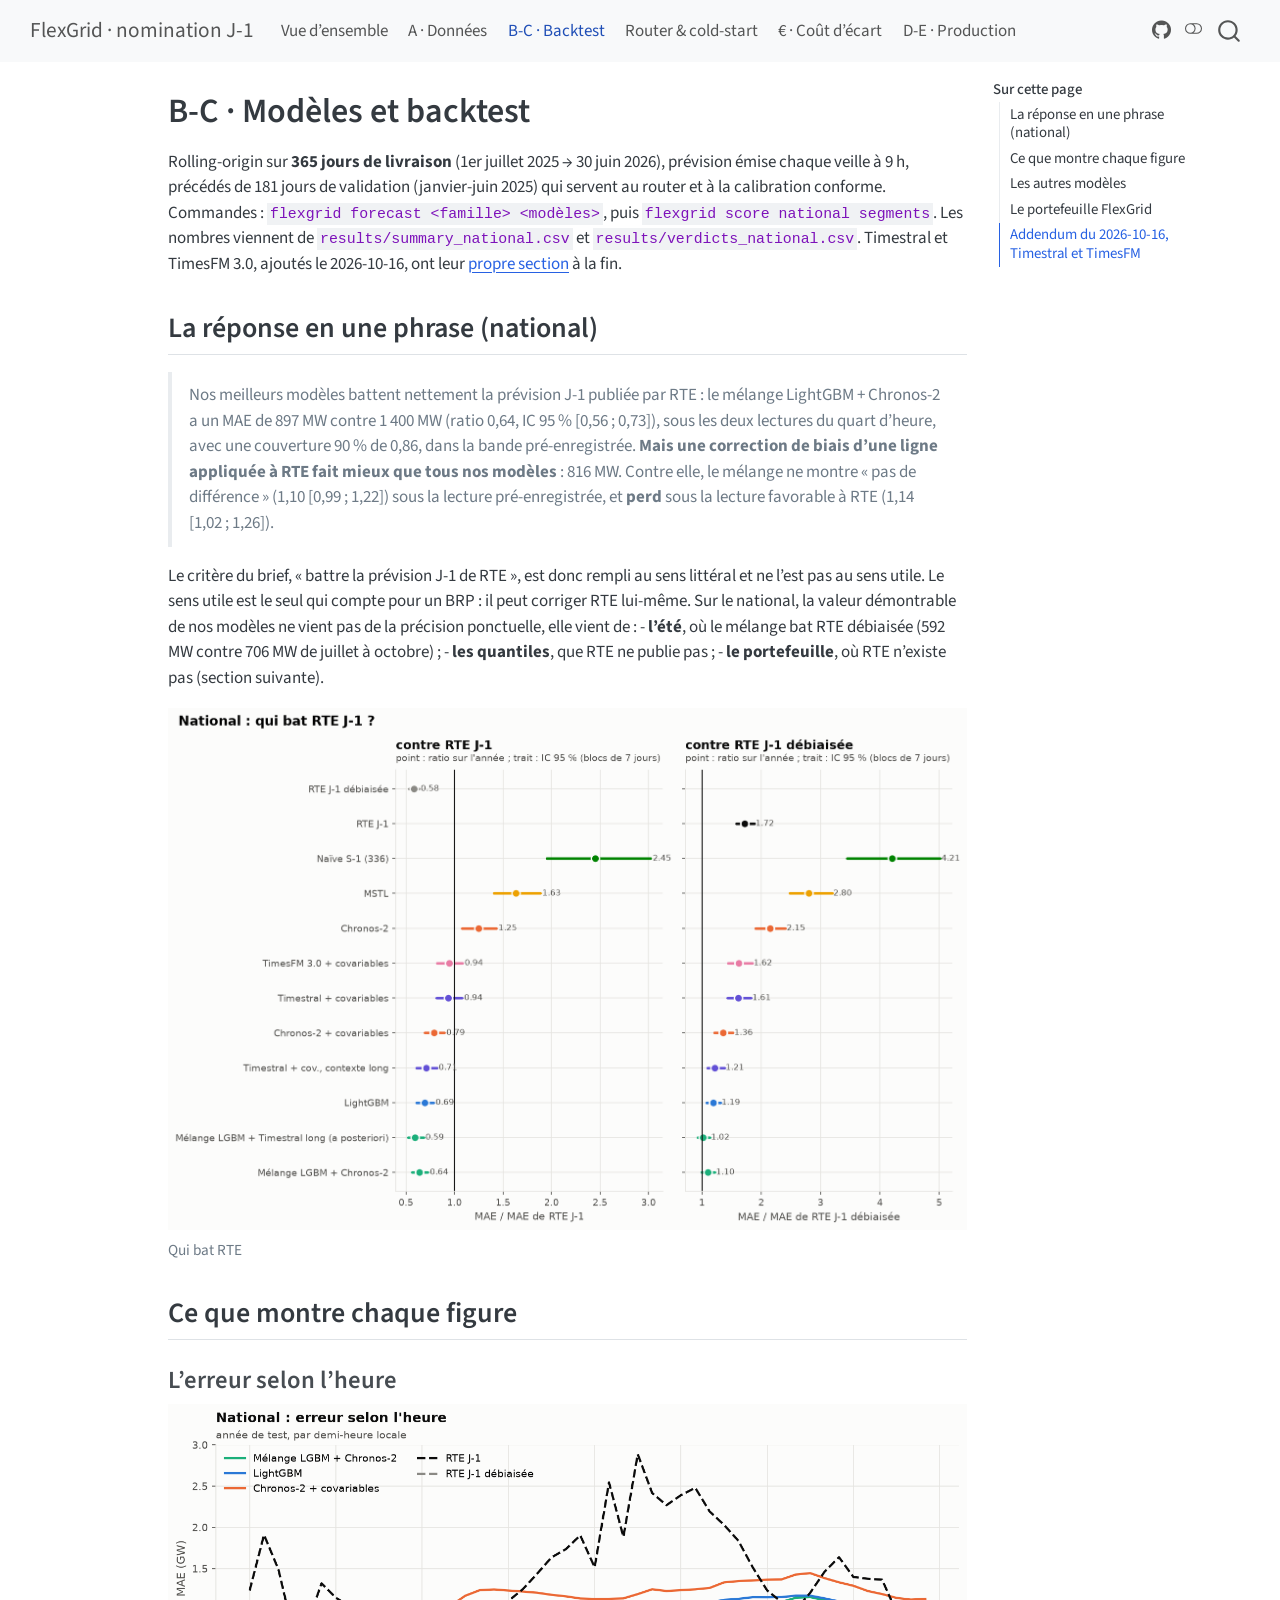
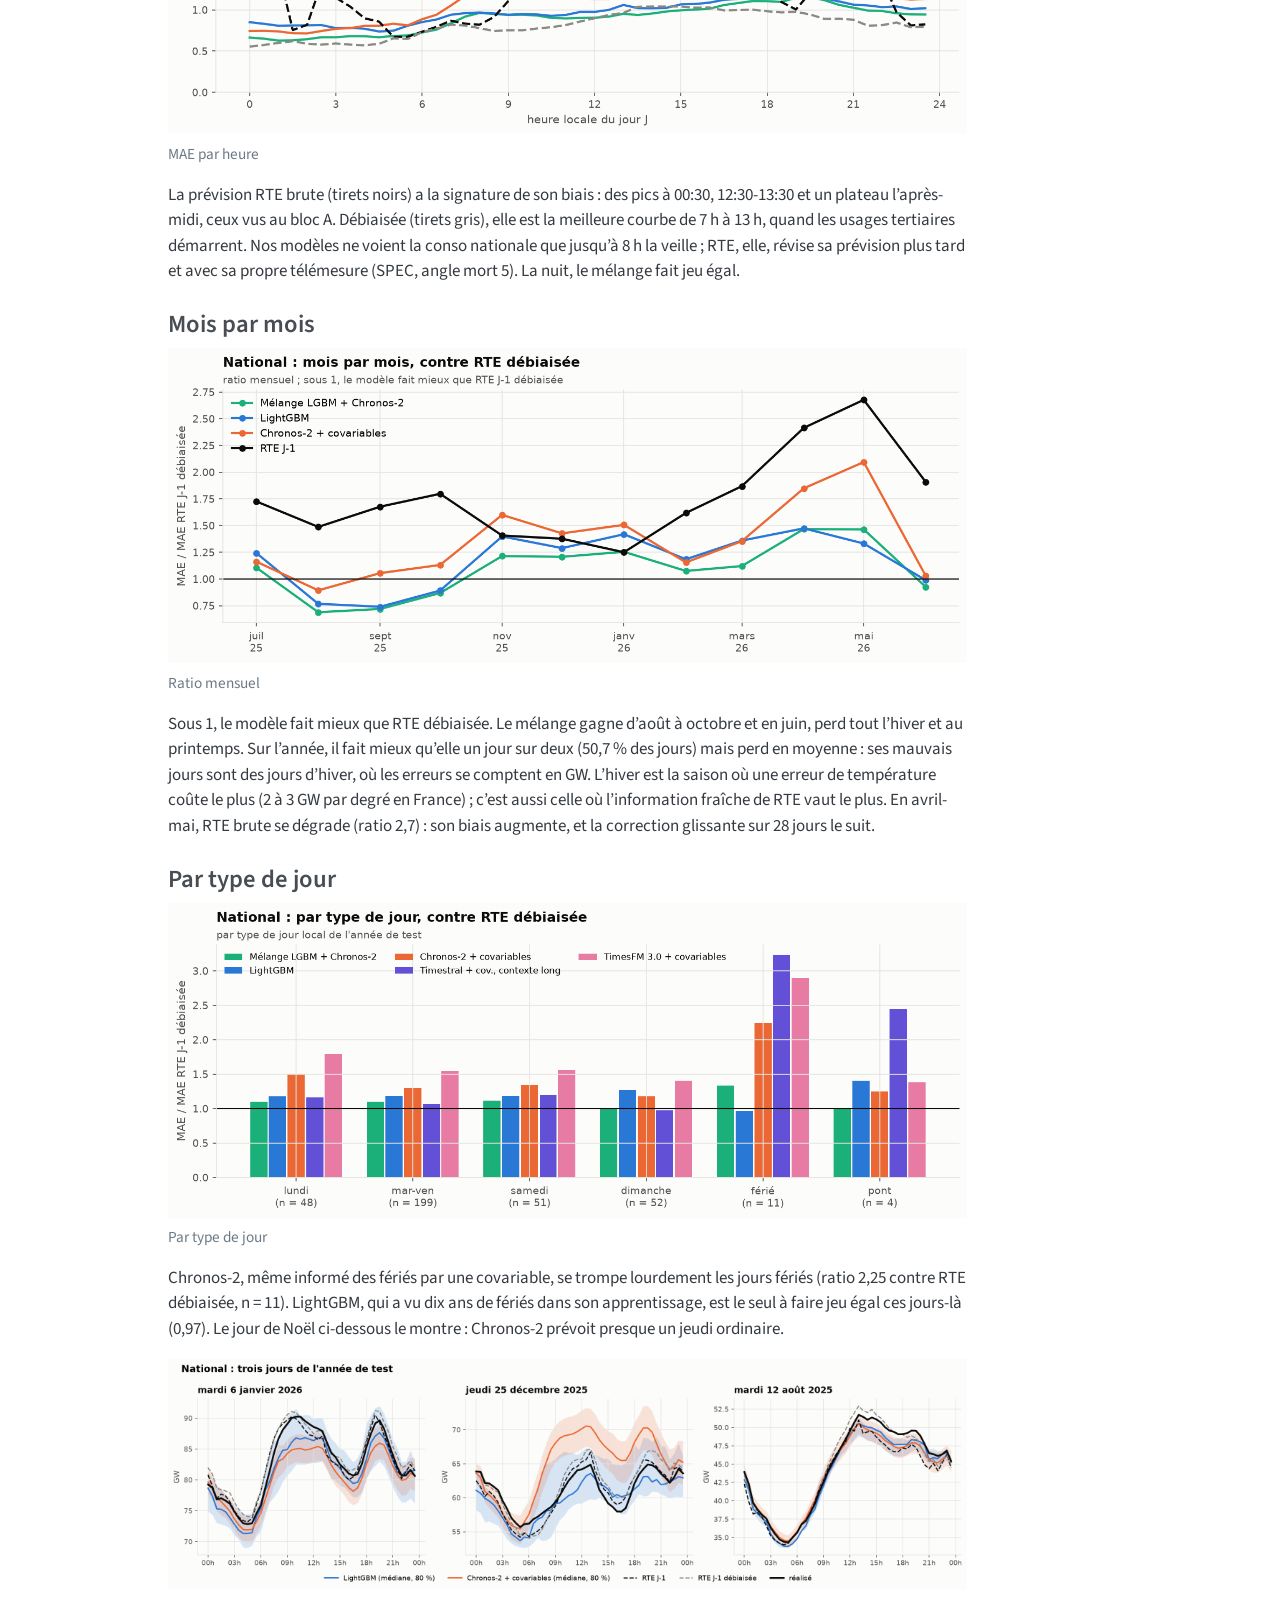
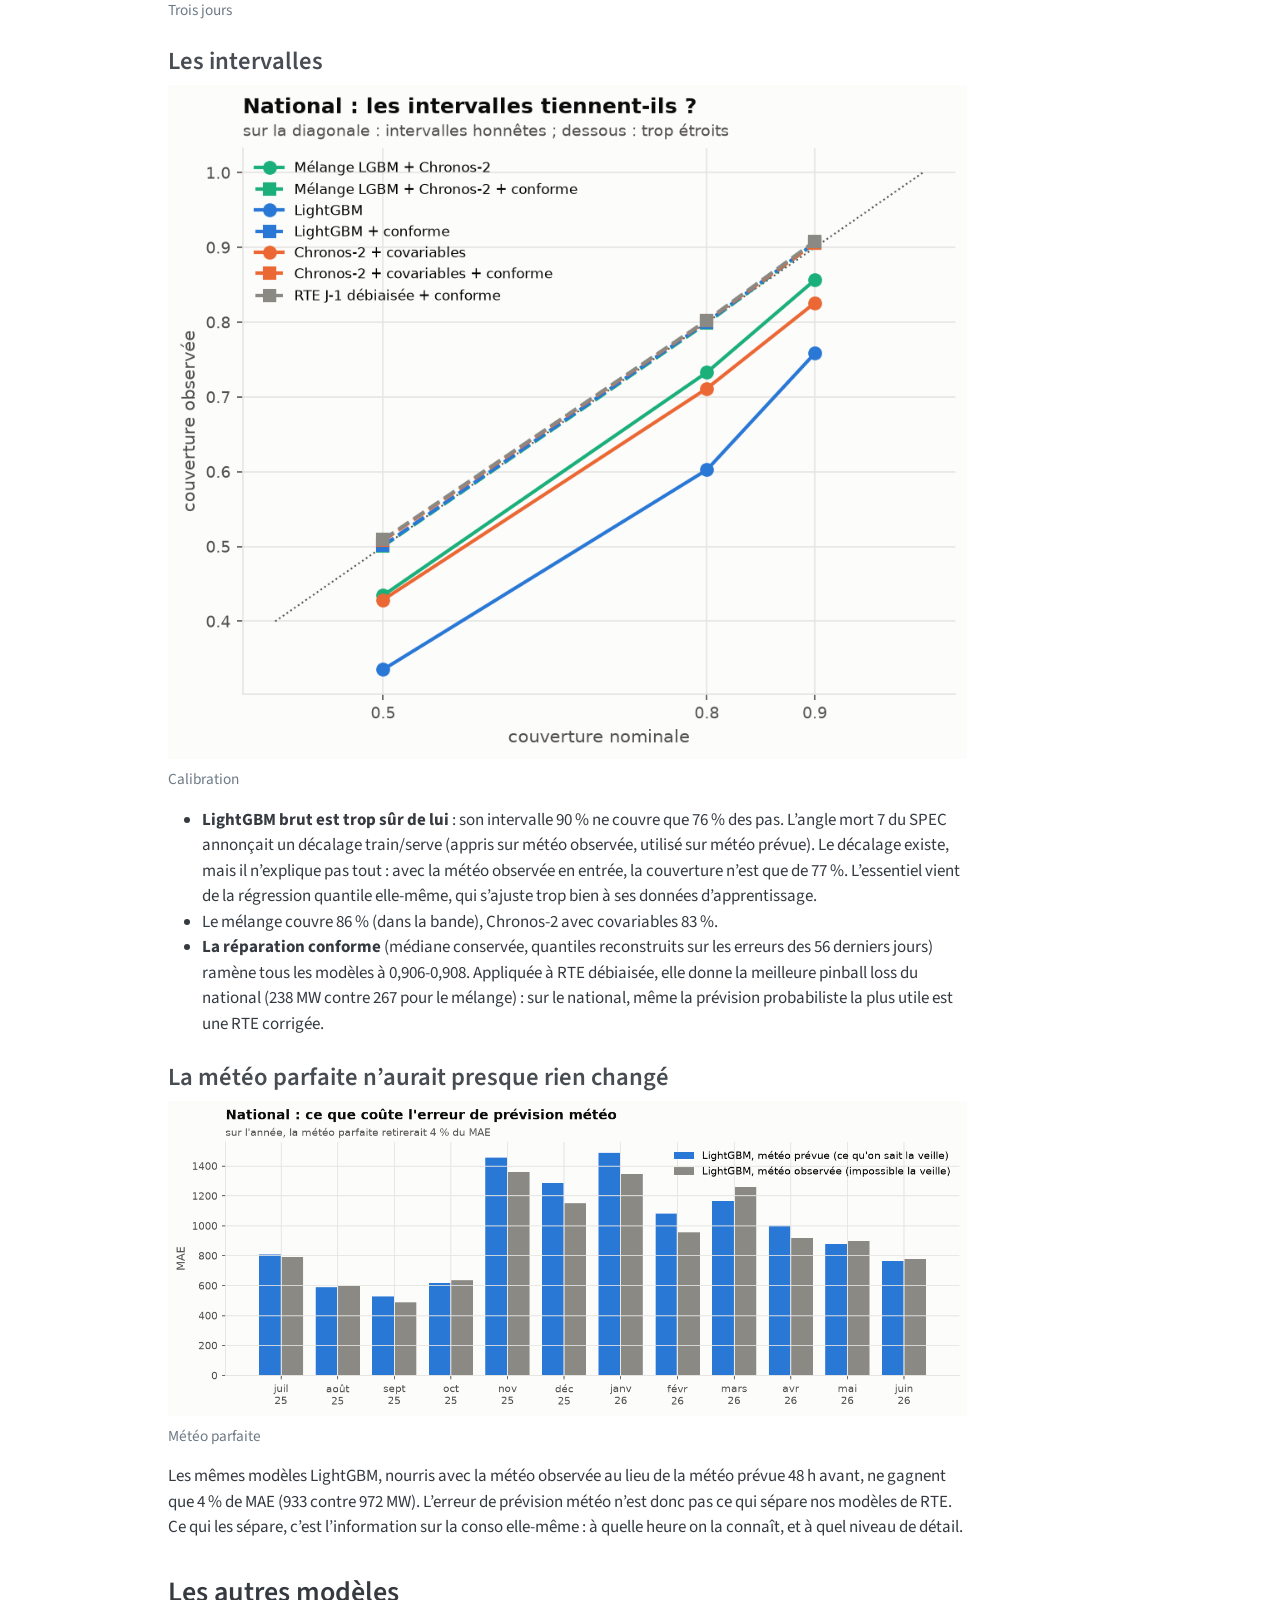
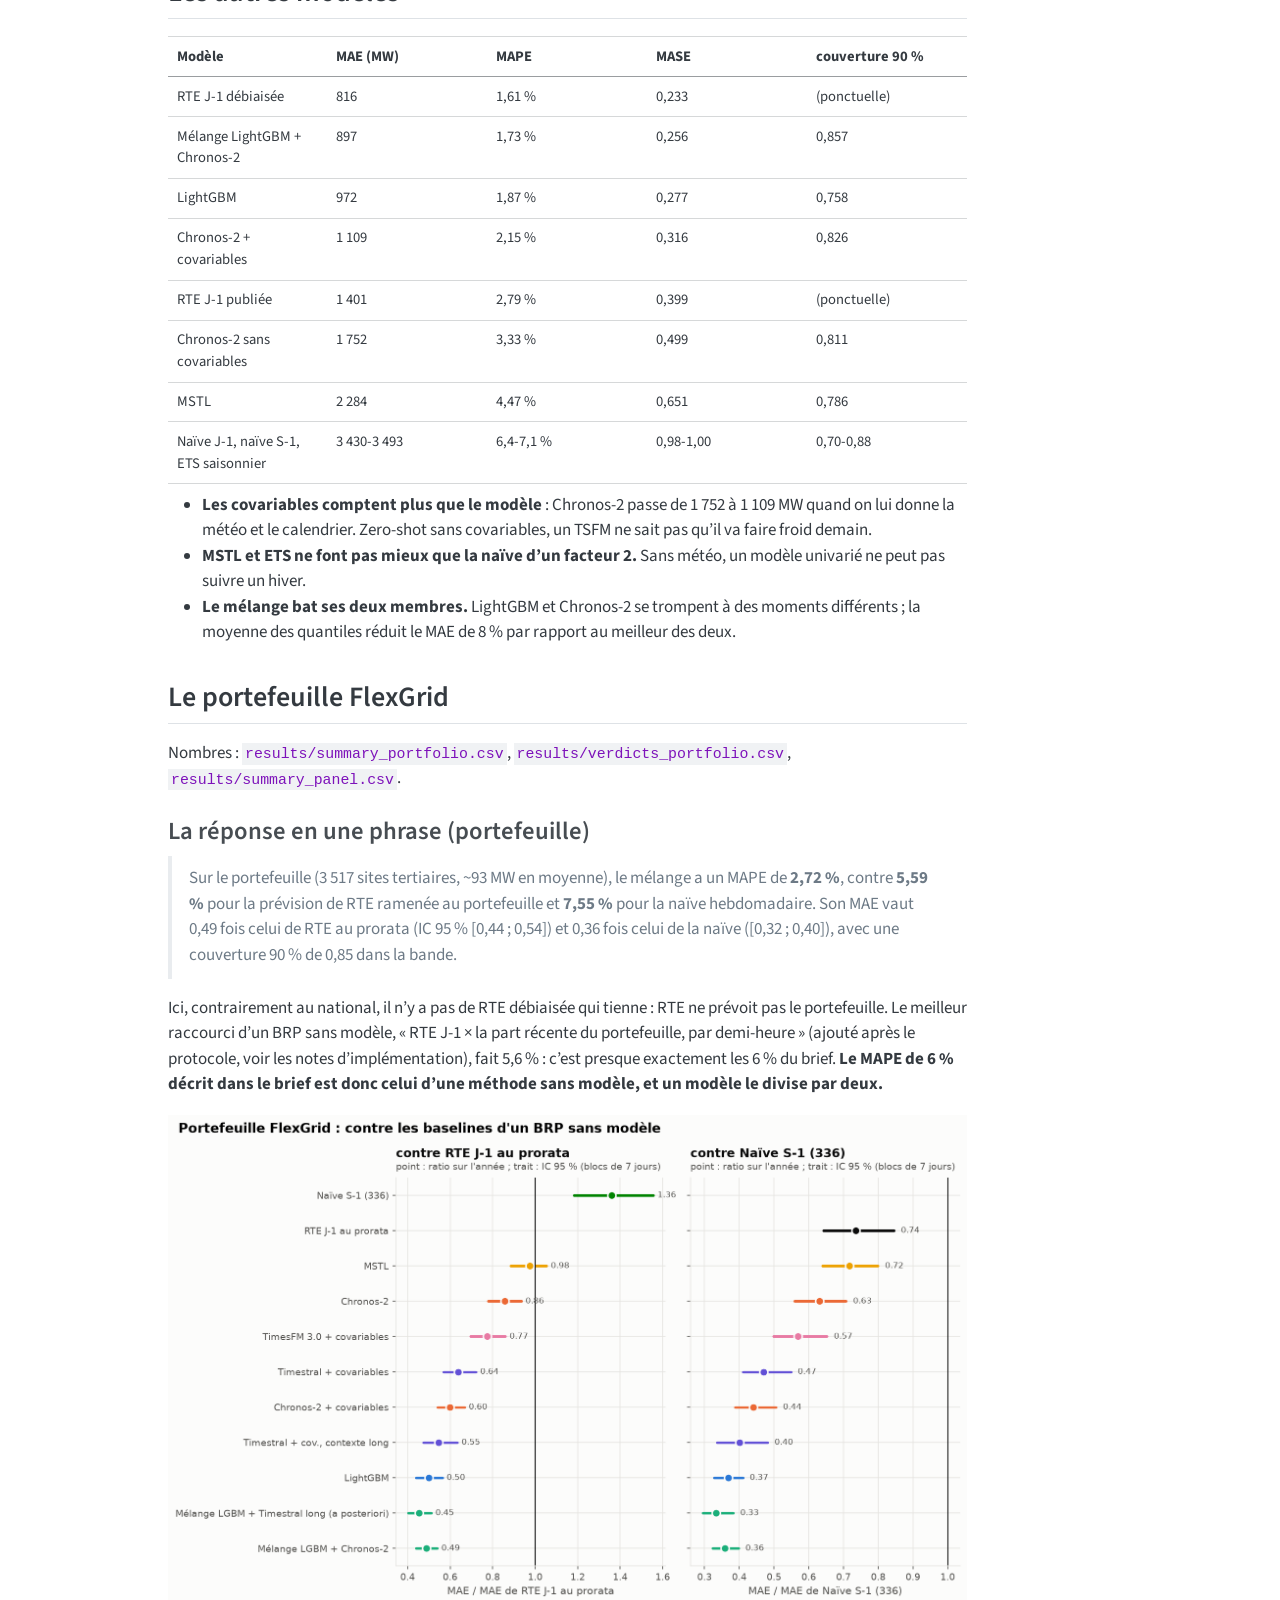
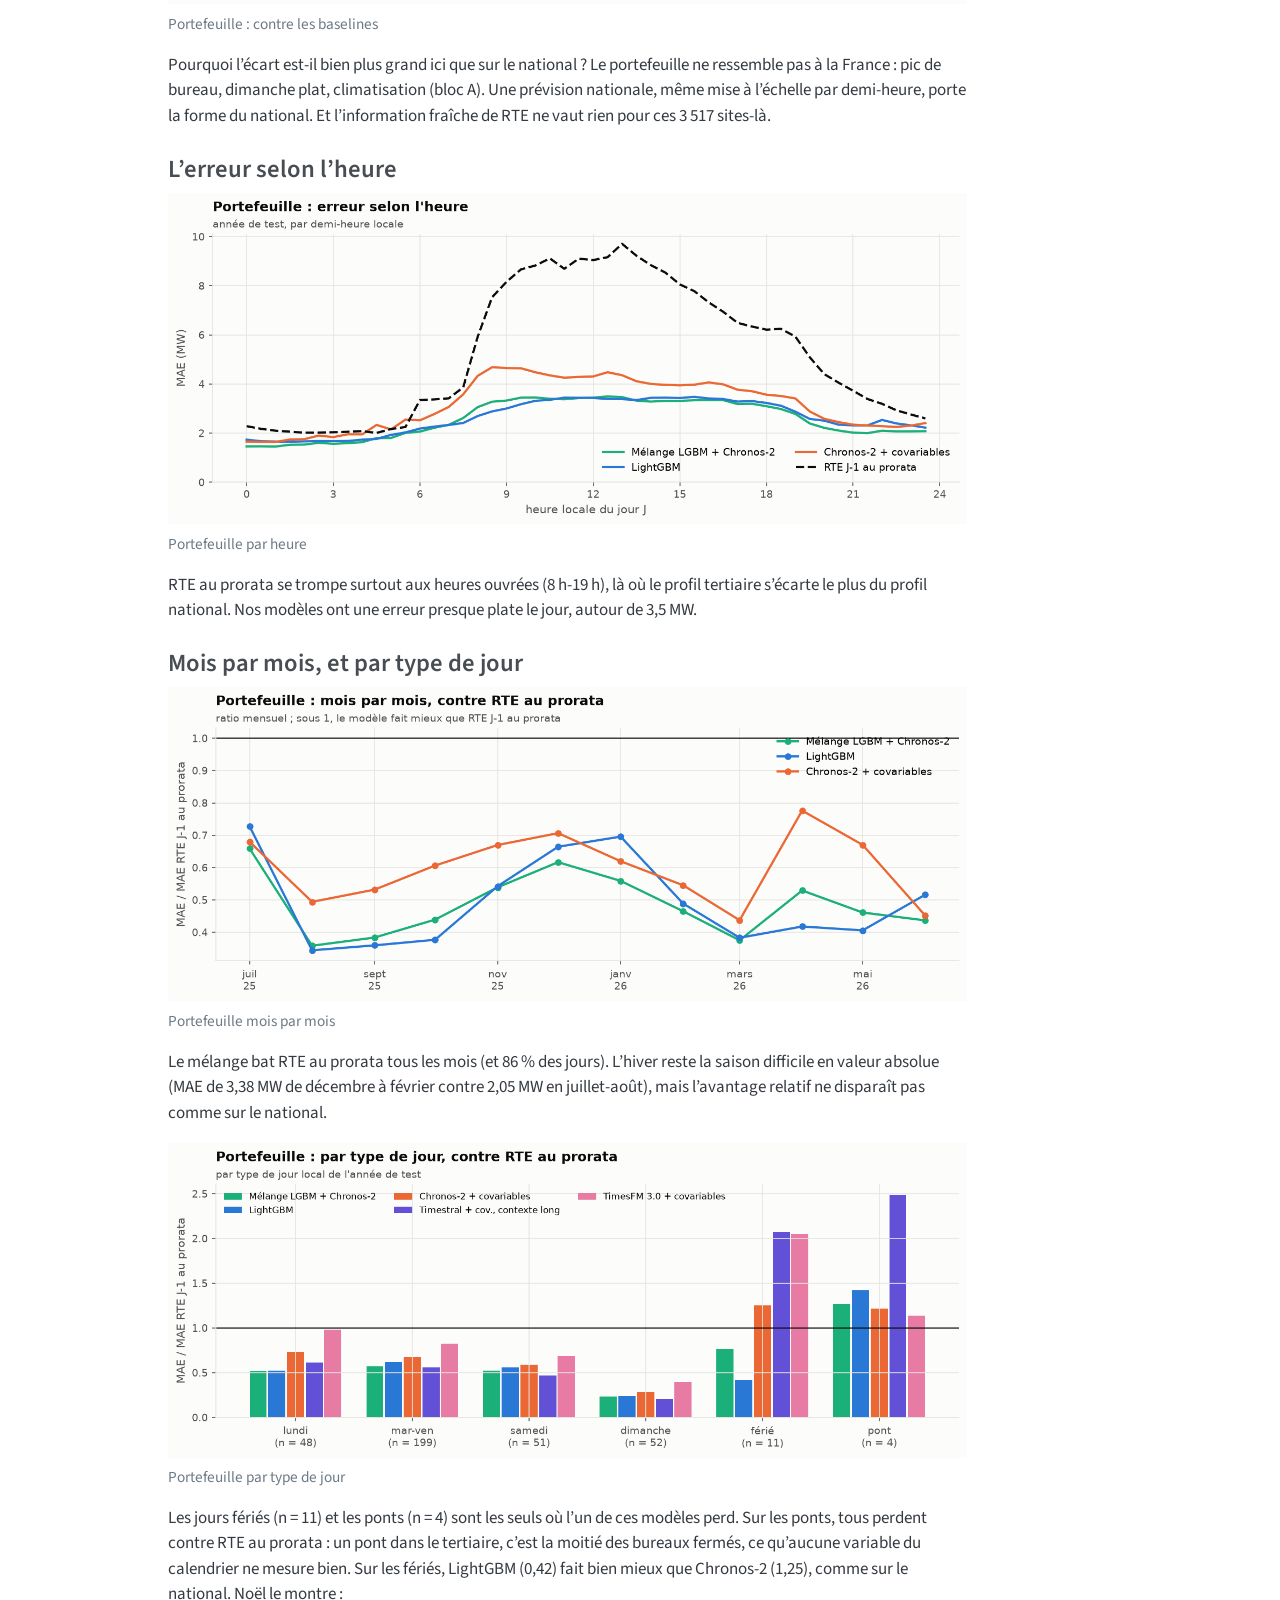
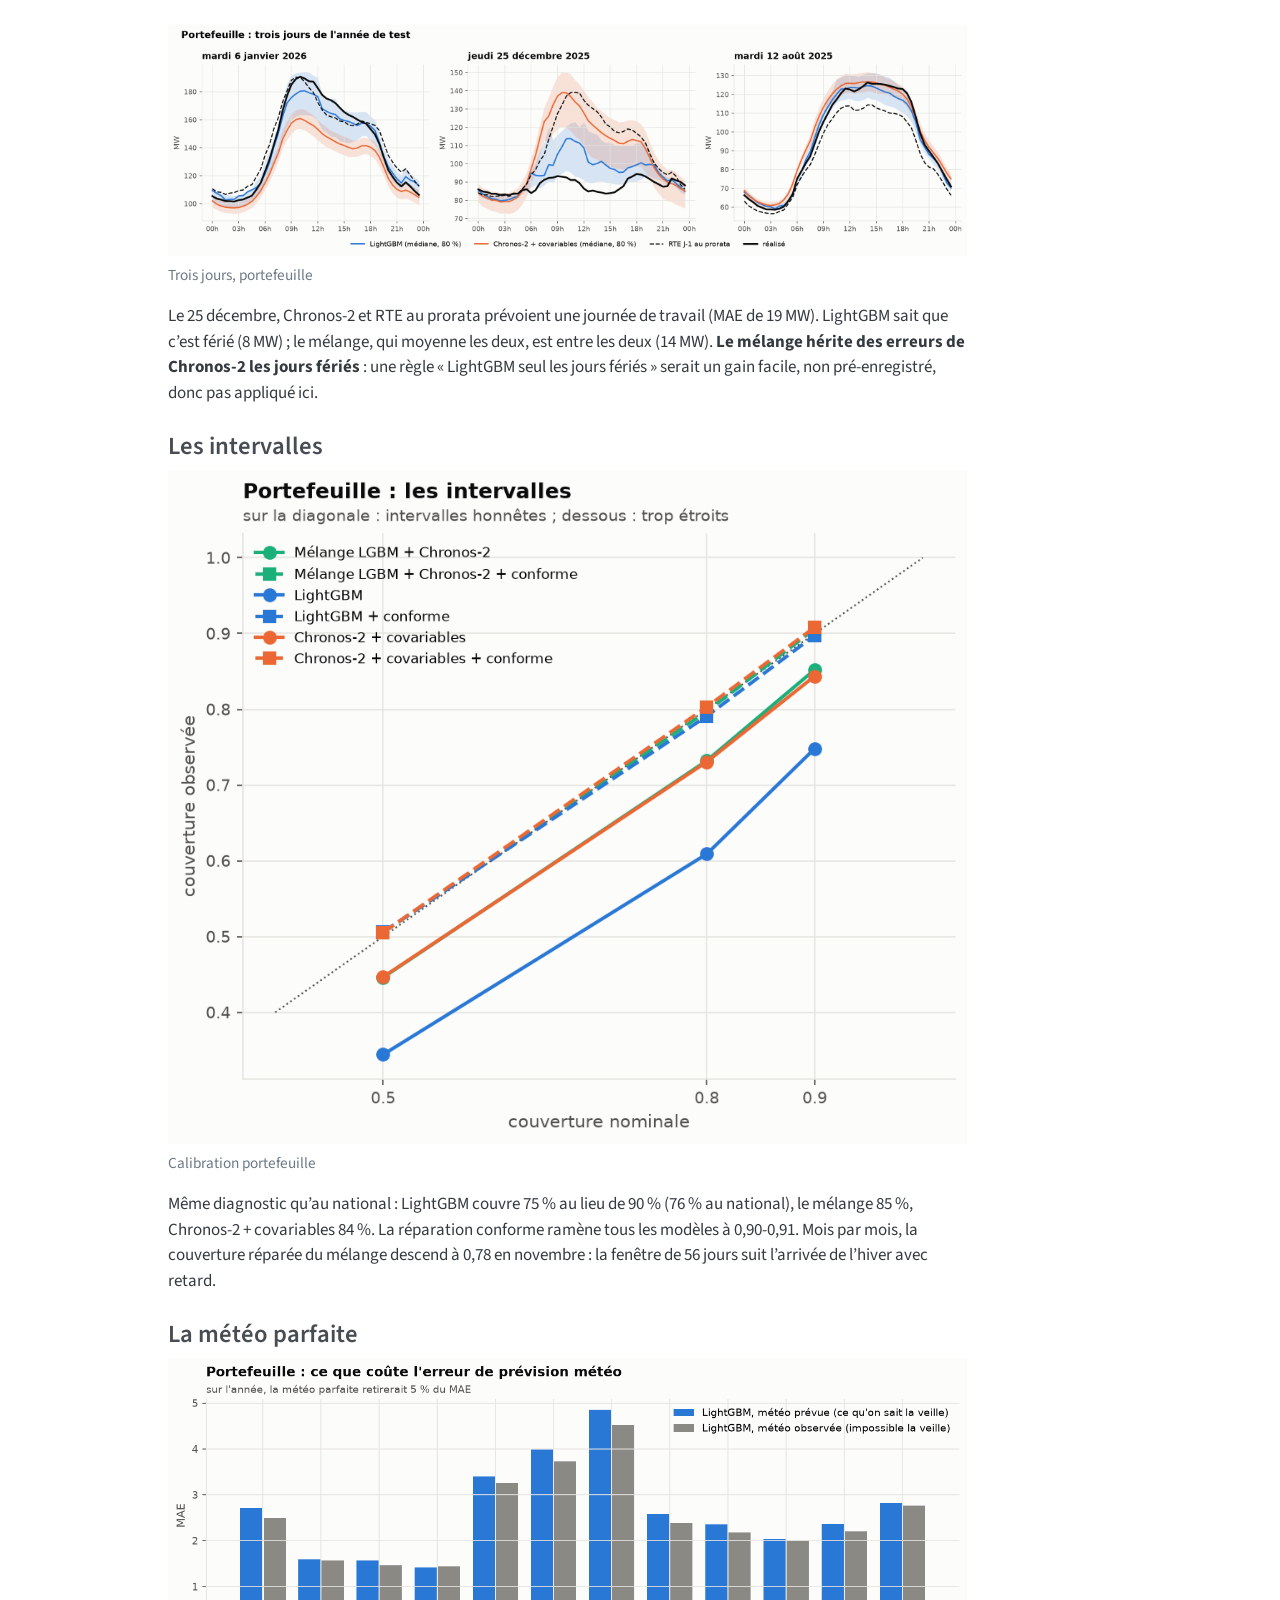
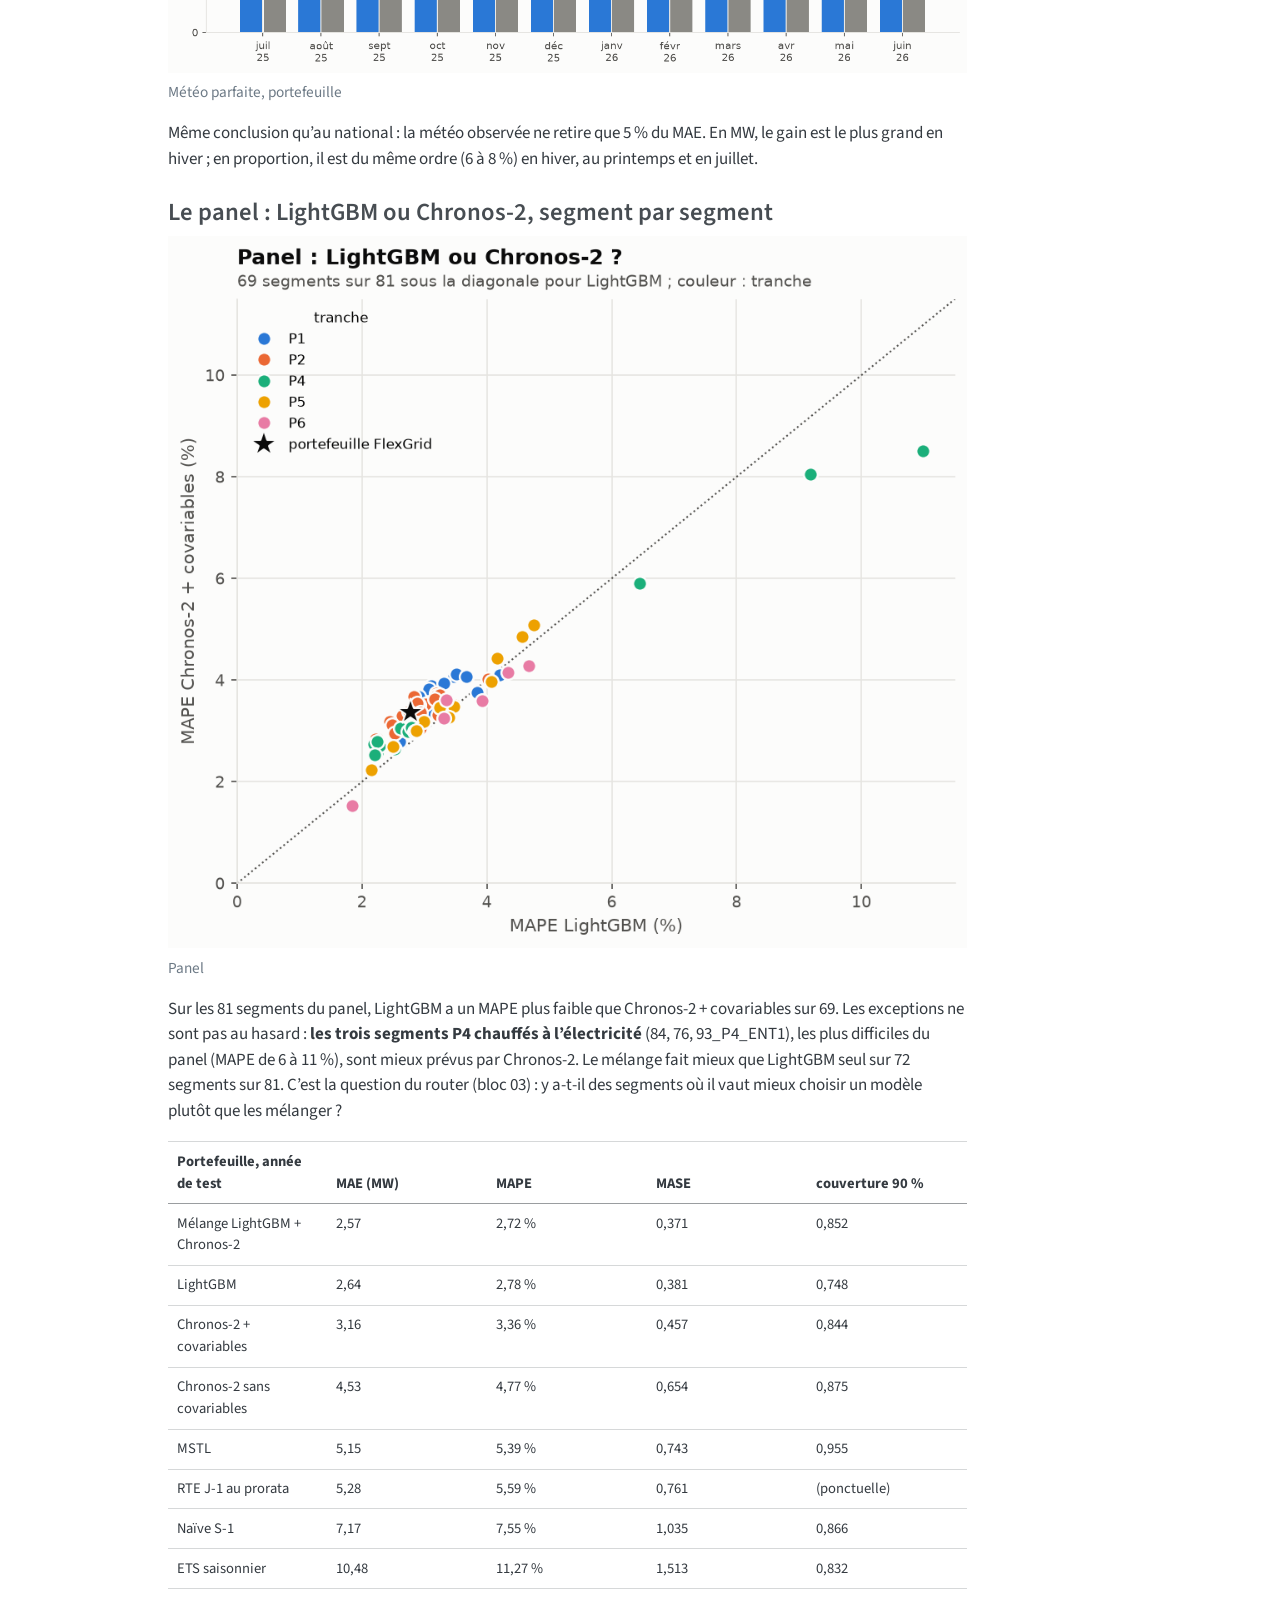
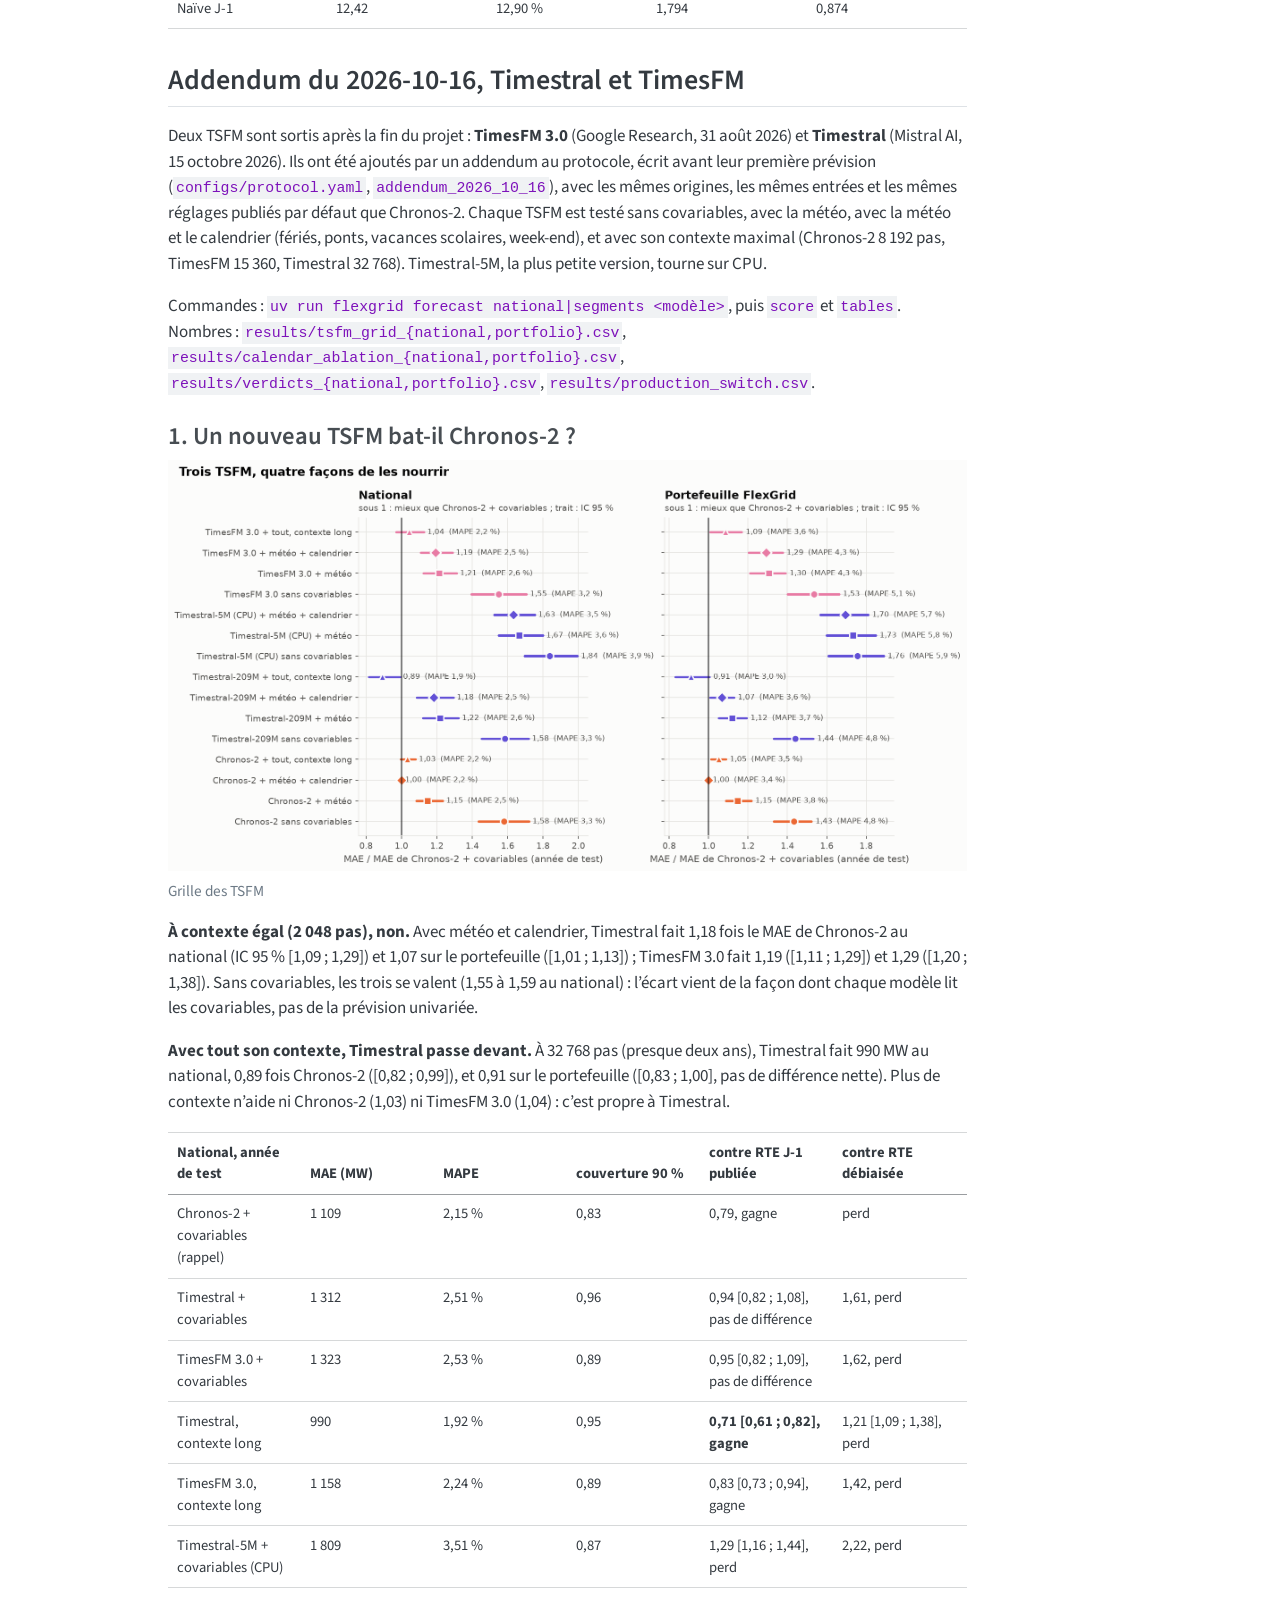
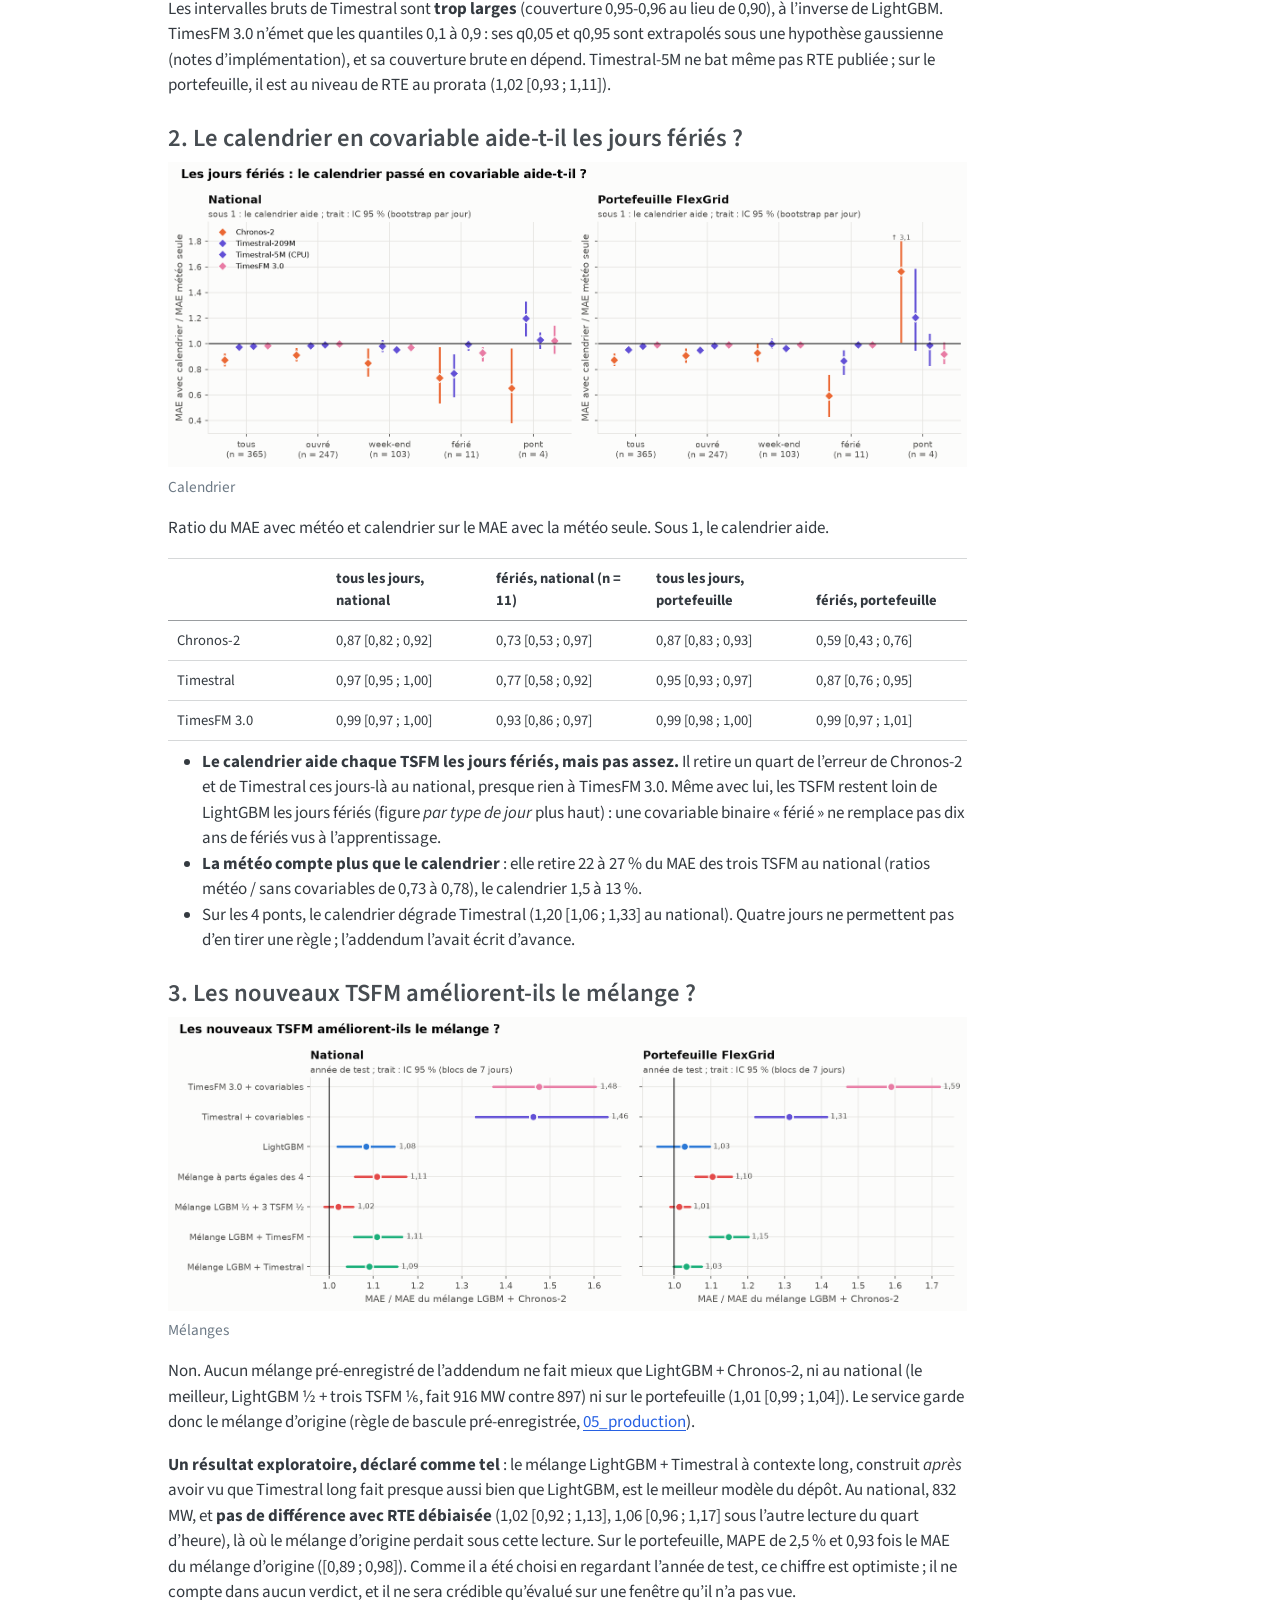
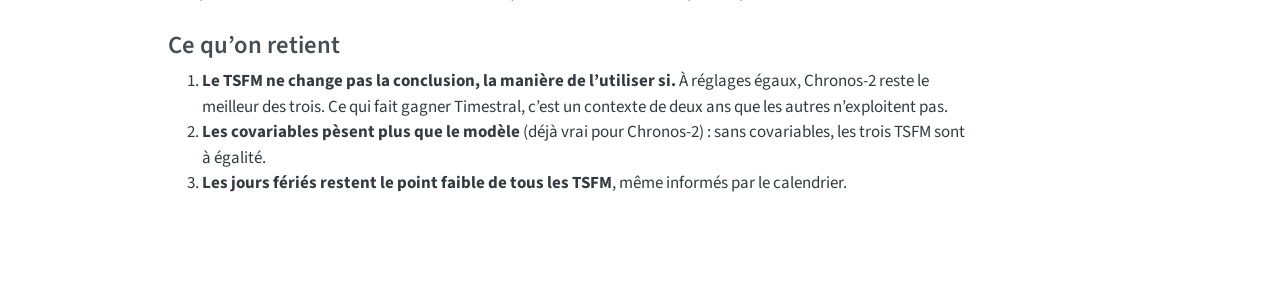
==== commit 5512771f: "Rapport : pages du backtest, du router, du coût et de la production avec l'addendum" ====
--- a/docs/02_backtest.html
+++ b/docs/02_backtest.html
@@ -313,6 +313,7 @@
   <li><a href="#ce-que-montre-chaque-figure" id="toc-ce-que-montre-chaque-figure" class="nav-link" data-scroll-target="#ce-que-montre-chaque-figure">Ce que montre chaque figure</a></li>
   <li><a href="#les-autres-modèles" id="toc-les-autres-modèles" class="nav-link" data-scroll-target="#les-autres-modèles">Les autres modèles</a></li>
   <li><a href="#le-portefeuille-flexgrid" id="toc-le-portefeuille-flexgrid" class="nav-link" data-scroll-target="#le-portefeuille-flexgrid">Le portefeuille FlexGrid</a></li>
+  <li><a href="#addendum-du-2026-10-16-timestral-et-timesfm" id="toc-addendum-du-2026-10-16-timestral-et-timesfm" class="nav-link" data-scroll-target="#addendum-du-2026-10-16-timestral-et-timesfm">Addendum du 2026-10-16, Timestral et TimesFM</a></li>
   </ul>
 </nav>
     </div>
@@ -339,7 +340,7 @@
 </header>
 
 
-<p>Rolling-origin sur <strong>365 jours de livraison</strong> (1er juillet 2025 → 30 juin 2026), prévision émise chaque veille à 9 h, précédés de 181 jours de validation (janvier-juin 2025) qui servent au router et à la calibration conforme. Commandes : <code>flexgrid forecast &lt;famille&gt; &lt;modèles&gt;</code>, puis <code>flexgrid score national segments</code>. Les nombres viennent de <code>results/summary_national.csv</code> et <code>results/verdicts_national.csv</code>.</p>
+<p>Rolling-origin sur <strong>365 jours de livraison</strong> (1er juillet 2025 → 30 juin 2026), prévision émise chaque veille à 9 h, précédés de 181 jours de validation (janvier-juin 2025) qui servent au router et à la calibration conforme. Commandes : <code>flexgrid forecast &lt;famille&gt; &lt;modèles&gt;</code>, puis <code>flexgrid score national segments</code>. Les nombres viennent de <code>results/summary_national.csv</code> et <code>results/verdicts_national.csv</code>. Timestral et TimesFM 3.0, ajoutés le 2026-10-16, ont leur <a href="#addendum-du-2026-10-16-timestral-et-timesfm">propre section</a> à la fin.</p>
 <section id="la-réponse-en-une-phrase-national" class="level2">
 <h2 class="anchored" data-anchor-id="la-réponse-en-une-phrase-national">La réponse en une phrase (national)</h2>
 <blockquote class="blockquote">
@@ -542,7 +543,7 @@
 <figcaption>Portefeuille par type de jour</figcaption>
 </figure>
 </div>
-<p>Les jours fériés (n = 11) et les ponts (n = 4) sont les seuls où l’un de ces trois modèles perd. Sur les ponts, tous perdent contre RTE au prorata : un pont dans le tertiaire, c’est la moitié des bureaux fermés, ce qu’aucune variable du calendrier ne mesure bien. Sur les fériés, LightGBM (0,42) fait bien mieux que Chronos-2 (1,25), comme sur le national. Noël le montre :</p>
+<p>Les jours fériés (n = 11) et les ponts (n = 4) sont les seuls où l’un de ces modèles perd. Sur les ponts, tous perdent contre RTE au prorata : un pont dans le tertiaire, c’est la moitié des bureaux fermés, ce qu’aucune variable du calendrier ne mesure bien. Sur les fériés, LightGBM (0,42) fait bien mieux que Chronos-2 (1,25), comme sur le national. Noël le montre :</p>
 <div class="quarto-figure quarto-figure-center">
 <figure class="figure">
 <p><img src="figures/portfolio_fans.png" class="img-fluid figure-img"></p>
@@ -663,6 +664,168 @@
 </tr>
 </tbody>
 </table>
+</section>
+</section>
+<section id="addendum-du-2026-10-16-timestral-et-timesfm" class="level2">
+<h2 class="anchored" data-anchor-id="addendum-du-2026-10-16-timestral-et-timesfm">Addendum du 2026-10-16, Timestral et TimesFM</h2>
+<p>Deux TSFM sont sortis après la fin du projet : <strong>TimesFM 3.0</strong> (Google Research, 31 août 2026) et <strong>Timestral</strong> (Mistral AI, 15 octobre 2026). Ils ont été ajoutés par un addendum au protocole, écrit avant leur première prévision (<code>configs/protocol.yaml</code>, <code>addendum_2026_10_16</code>), avec les mêmes origines, les mêmes entrées et les mêmes réglages publiés par défaut que Chronos-2. Chaque TSFM est testé sans covariables, avec la météo, avec la météo et le calendrier (fériés, ponts, vacances scolaires, week-end), et avec son contexte maximal (Chronos-2 8 192 pas, TimesFM 15 360, Timestral 32 768). Timestral-5M, la plus petite version, tourne sur CPU.</p>
+<p>Commandes : <code>uv run flexgrid forecast national|segments &lt;modèle&gt;</code>, puis <code>score</code> et <code>tables</code>. Nombres : <code>results/tsfm_grid_{national,portfolio}.csv</code>, <code>results/calendar_ablation_{national,portfolio}.csv</code>, <code>results/verdicts_{national,portfolio}.csv</code>, <code>results/production_switch.csv</code>.</p>
+<section id="un-nouveau-tsfm-bat-il-chronos-2" class="level3">
+<h3 class="anchored" data-anchor-id="un-nouveau-tsfm-bat-il-chronos-2">1. Un nouveau TSFM bat-il Chronos-2 ?</h3>
+<div class="quarto-figure quarto-figure-center">
+<figure class="figure">
+<p><img src="figures/tsfm_grid.png" class="img-fluid figure-img"></p>
+<figcaption>Grille des TSFM</figcaption>
+</figure>
+</div>
+<p><strong>À contexte égal (2 048 pas), non.</strong> Avec météo et calendrier, Timestral fait 1,18 fois le MAE de Chronos-2 au national (IC 95 % [1,09 ; 1,29]) et 1,07 sur le portefeuille ([1,01 ; 1,13]) ; TimesFM 3.0 fait 1,19 ([1,11 ; 1,29]) et 1,29 ([1,20 ; 1,38]). Sans covariables, les trois se valent (1,55 à 1,59 au national) : l’écart vient de la façon dont chaque modèle lit les covariables, pas de la prévision univariée.</p>
+<p><strong>Avec tout son contexte, Timestral passe devant.</strong> À 32 768 pas (presque deux ans), Timestral fait 990 MW au national, 0,89 fois Chronos-2 ([0,82 ; 0,99]), et 0,91 sur le portefeuille ([0,83 ; 1,00], pas de différence nette). Plus de contexte n’aide ni Chronos-2 (1,03) ni TimesFM 3.0 (1,04) : c’est propre à Timestral.</p>
+<table class="caption-top table">
+<colgroup>
+<col style="width: 16%">
+<col style="width: 16%">
+<col style="width: 16%">
+<col style="width: 16%">
+<col style="width: 16%">
+<col style="width: 16%">
+</colgroup>
+<thead>
+<tr class="header">
+<th>National, année de test</th>
+<th>MAE (MW)</th>
+<th>MAPE</th>
+<th>couverture 90 %</th>
+<th>contre RTE J-1 publiée</th>
+<th>contre RTE débiaisée</th>
+</tr>
+</thead>
+<tbody>
+<tr class="odd">
+<td>Chronos-2 + covariables (rappel)</td>
+<td>1 109</td>
+<td>2,15 %</td>
+<td>0,83</td>
+<td>0,79, gagne</td>
+<td>perd</td>
+</tr>
+<tr class="even">
+<td>Timestral + covariables</td>
+<td>1 312</td>
+<td>2,51 %</td>
+<td>0,96</td>
+<td>0,94 [0,82 ; 1,08], pas de différence</td>
+<td>1,61, perd</td>
+</tr>
+<tr class="odd">
+<td>TimesFM 3.0 + covariables</td>
+<td>1 323</td>
+<td>2,53 %</td>
+<td>0,89</td>
+<td>0,95 [0,82 ; 1,09], pas de différence</td>
+<td>1,62, perd</td>
+</tr>
+<tr class="even">
+<td>Timestral, contexte long</td>
+<td>990</td>
+<td>1,92 %</td>
+<td>0,95</td>
+<td><strong>0,71 [0,61 ; 0,82], gagne</strong></td>
+<td>1,21 [1,09 ; 1,38], perd</td>
+</tr>
+<tr class="odd">
+<td>TimesFM 3.0, contexte long</td>
+<td>1 158</td>
+<td>2,24 %</td>
+<td>0,89</td>
+<td>0,83 [0,73 ; 0,94], gagne</td>
+<td>1,42, perd</td>
+</tr>
+<tr class="even">
+<td>Timestral-5M + covariables (CPU)</td>
+<td>1 809</td>
+<td>3,51 %</td>
+<td>0,87</td>
+<td>1,29 [1,16 ; 1,44], perd</td>
+<td>2,22, perd</td>
+</tr>
+</tbody>
+</table>
+<p>Les intervalles bruts de Timestral sont <strong>trop larges</strong> (couverture 0,95-0,96 au lieu de 0,90), à l’inverse de LightGBM. TimesFM 3.0 n’émet que les quantiles 0,1 à 0,9 : ses q0,05 et q0,95 sont extrapolés sous une hypothèse gaussienne (notes d’implémentation), et sa couverture brute en dépend. Timestral-5M ne bat même pas RTE publiée ; sur le portefeuille, il est au niveau de RTE au prorata (1,02 [0,93 ; 1,11]).</p>
+</section>
+<section id="le-calendrier-en-covariable-aide-t-il-les-jours-fériés" class="level3">
+<h3 class="anchored" data-anchor-id="le-calendrier-en-covariable-aide-t-il-les-jours-fériés">2. Le calendrier en covariable aide-t-il les jours fériés ?</h3>
+<div class="quarto-figure quarto-figure-center">
+<figure class="figure">
+<p><img src="figures/tsfm_calendar.png" class="img-fluid figure-img"></p>
+<figcaption>Calendrier</figcaption>
+</figure>
+</div>
+<p>Ratio du MAE avec météo et calendrier sur le MAE avec la météo seule. Sous 1, le calendrier aide.</p>
+<table class="caption-top table">
+<colgroup>
+<col style="width: 20%">
+<col style="width: 20%">
+<col style="width: 20%">
+<col style="width: 20%">
+<col style="width: 20%">
+</colgroup>
+<thead>
+<tr class="header">
+<th></th>
+<th>tous les jours, national</th>
+<th>fériés, national (n = 11)</th>
+<th>tous les jours, portefeuille</th>
+<th>fériés, portefeuille</th>
+</tr>
+</thead>
+<tbody>
+<tr class="odd">
+<td>Chronos-2</td>
+<td>0,87 [0,82 ; 0,92]</td>
+<td>0,73 [0,53 ; 0,97]</td>
+<td>0,87 [0,83 ; 0,93]</td>
+<td>0,59 [0,43 ; 0,76]</td>
+</tr>
+<tr class="even">
+<td>Timestral</td>
+<td>0,97 [0,95 ; 1,00]</td>
+<td>0,77 [0,58 ; 0,92]</td>
+<td>0,95 [0,93 ; 0,97]</td>
+<td>0,87 [0,76 ; 0,95]</td>
+</tr>
+<tr class="odd">
+<td>TimesFM 3.0</td>
+<td>0,99 [0,97 ; 1,00]</td>
+<td>0,93 [0,86 ; 0,97]</td>
+<td>0,99 [0,98 ; 1,00]</td>
+<td>0,99 [0,97 ; 1,01]</td>
+</tr>
+</tbody>
+</table>
+<ul>
+<li><strong>Le calendrier aide chaque TSFM les jours fériés, mais pas assez.</strong> Il retire un quart de l’erreur de Chronos-2 et de Timestral ces jours-là au national, presque rien à TimesFM 3.0. Même avec lui, les TSFM restent loin de LightGBM les jours fériés (figure <em>par type de jour</em> plus haut) : une covariable binaire « férié » ne remplace pas dix ans de fériés vus à l’apprentissage.</li>
+<li><strong>La météo compte plus que le calendrier</strong> : elle retire 22 à 27 % du MAE des trois TSFM au national (ratios météo / sans covariables de 0,73 à 0,78), le calendrier 1,5 à 13 %.</li>
+<li>Sur les 4 ponts, le calendrier dégrade Timestral (1,20 [1,06 ; 1,33] au national). Quatre jours ne permettent pas d’en tirer une règle ; l’addendum l’avait écrit d’avance.</li>
+</ul>
+</section>
+<section id="les-nouveaux-tsfm-améliorent-ils-le-mélange" class="level3">
+<h3 class="anchored" data-anchor-id="les-nouveaux-tsfm-améliorent-ils-le-mélange">3. Les nouveaux TSFM améliorent-ils le mélange ?</h3>
+<div class="quarto-figure quarto-figure-center">
+<figure class="figure">
+<p><img src="figures/tsfm_ensembles.png" class="img-fluid figure-img"></p>
+<figcaption>Mélanges</figcaption>
+</figure>
+</div>
+<p>Non. Aucun mélange pré-enregistré de l’addendum ne fait mieux que LightGBM + Chronos-2, ni au national (le meilleur, LightGBM ½ + trois TSFM ⅙, fait 916 MW contre 897) ni sur le portefeuille (1,01 [0,99 ; 1,04]). Le service garde donc le mélange d’origine (règle de bascule pré-enregistrée, <a href="./05_production.html">05_production</a>).</p>
+<p><strong>Un résultat exploratoire, déclaré comme tel</strong> : le mélange LightGBM + Timestral à contexte long, construit <em>après</em> avoir vu que Timestral long fait presque aussi bien que LightGBM, est le meilleur modèle du dépôt. Au national, 832 MW, et <strong>pas de différence avec RTE débiaisée</strong> (1,02 [0,92 ; 1,13], 1,06 [0,96 ; 1,17] sous l’autre lecture du quart d’heure), là où le mélange d’origine perdait sous cette lecture. Sur le portefeuille, MAPE de 2,5 % et 0,93 fois le MAE du mélange d’origine ([0,89 ; 0,98]). Comme il a été choisi en regardant l’année de test, ce chiffre est optimiste ; il ne compte dans aucun verdict, et il ne sera crédible qu’évalué sur une fenêtre qu’il n’a pas vue.</p>
+</section>
+<section id="ce-quon-retient" class="level3">
+<h3 class="anchored" data-anchor-id="ce-quon-retient">Ce qu’on retient</h3>
+<ol type="1">
+<li><strong>Le TSFM ne change pas la conclusion, la manière de l’utiliser si.</strong> À réglages égaux, Chronos-2 reste le meilleur des trois. Ce qui fait gagner Timestral, c’est un contexte de deux ans que les autres n’exploitent pas.</li>
+<li><strong>Les covariables pèsent plus que le modèle</strong> (déjà vrai pour Chronos-2) : sans covariables, les trois TSFM sont à égalité.</li>
+<li><strong>Les jours fériés restent le point faible de tous les TSFM</strong>, même informés par le calendrier.</li>
+</ol>
 
 
 </section>
